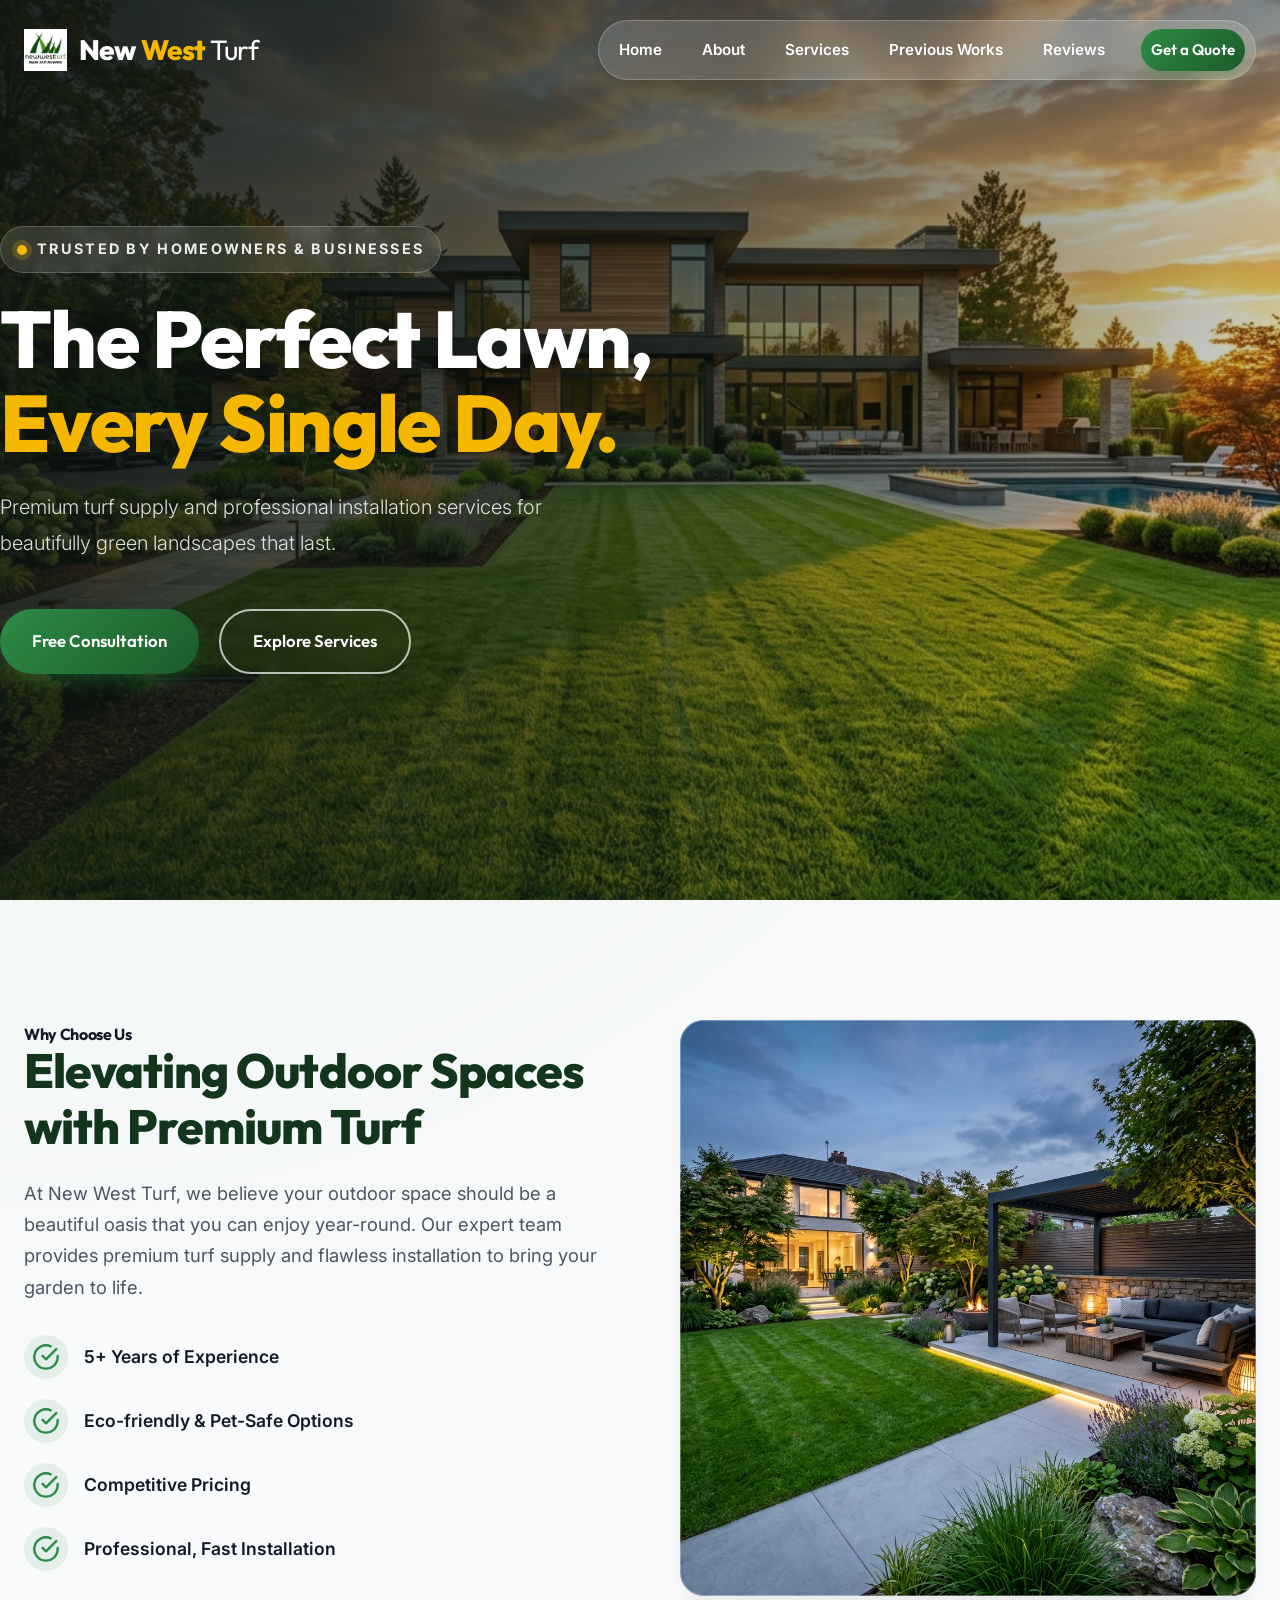
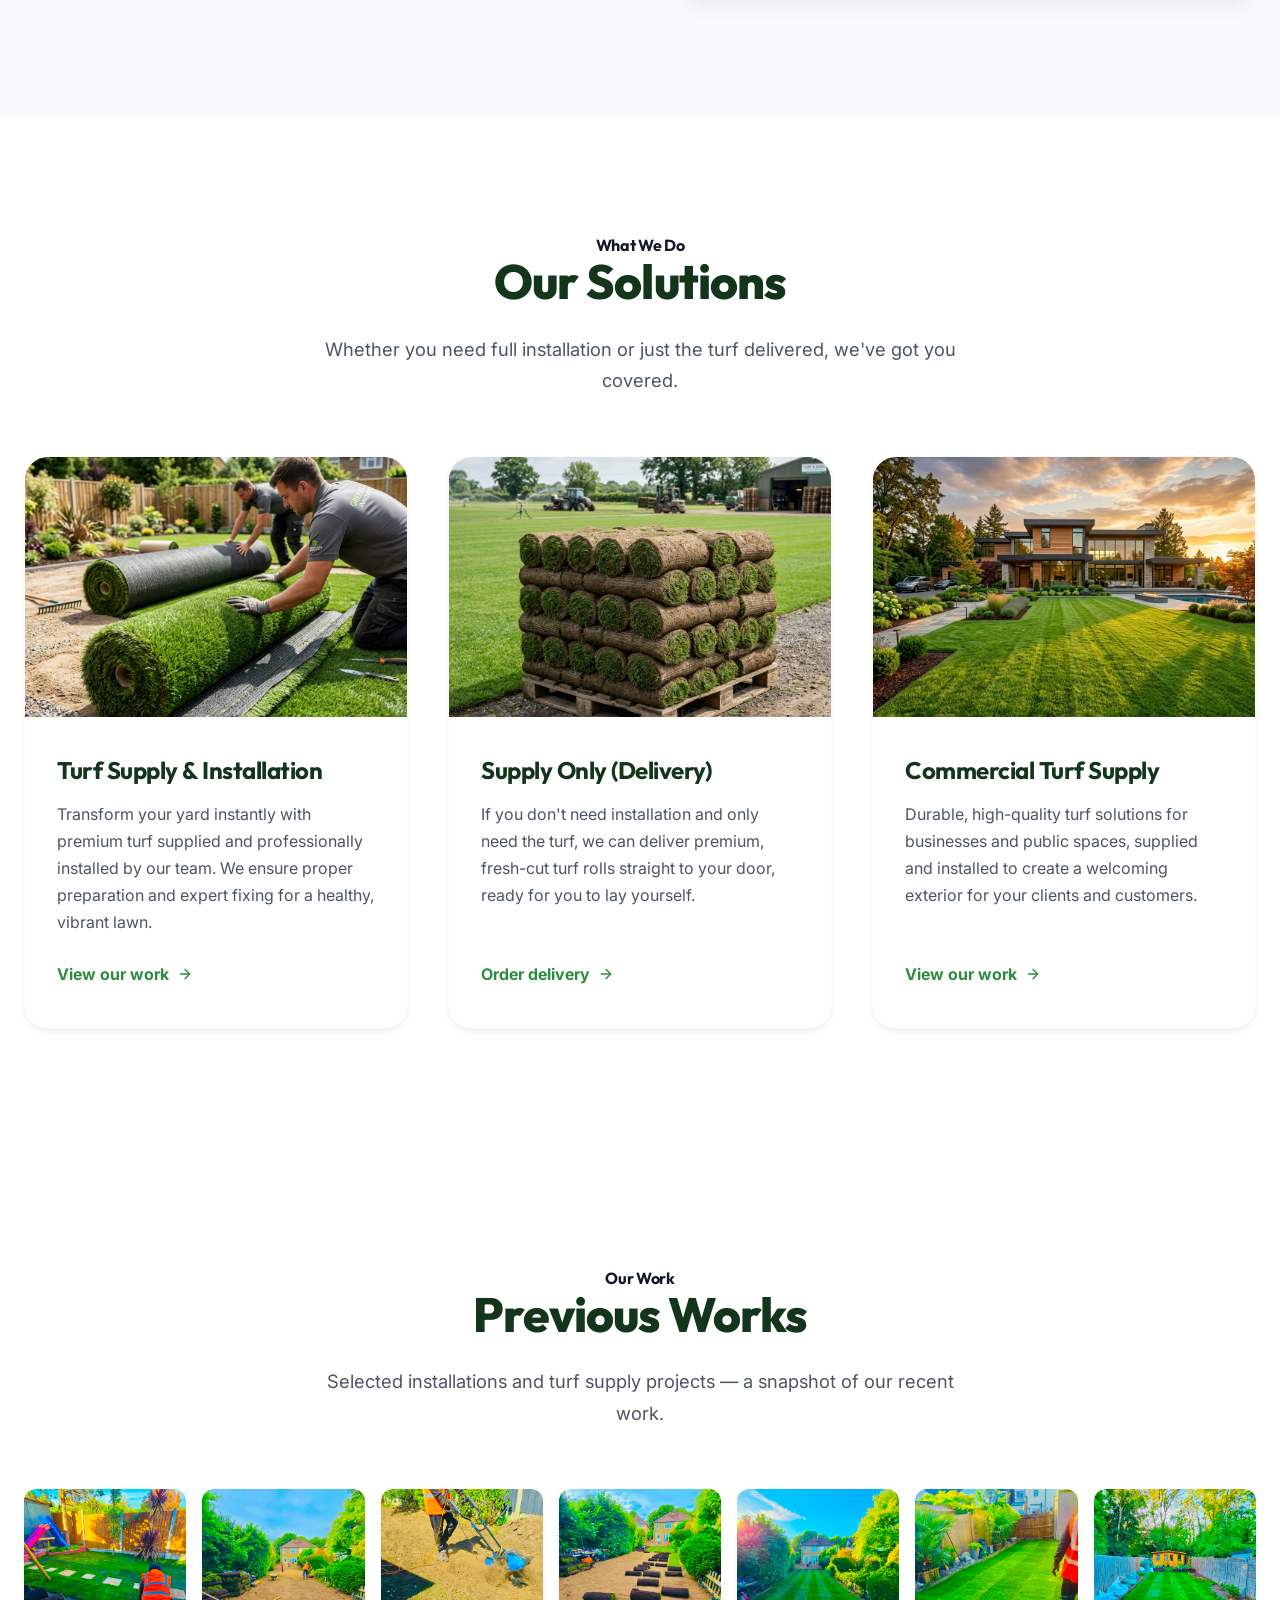
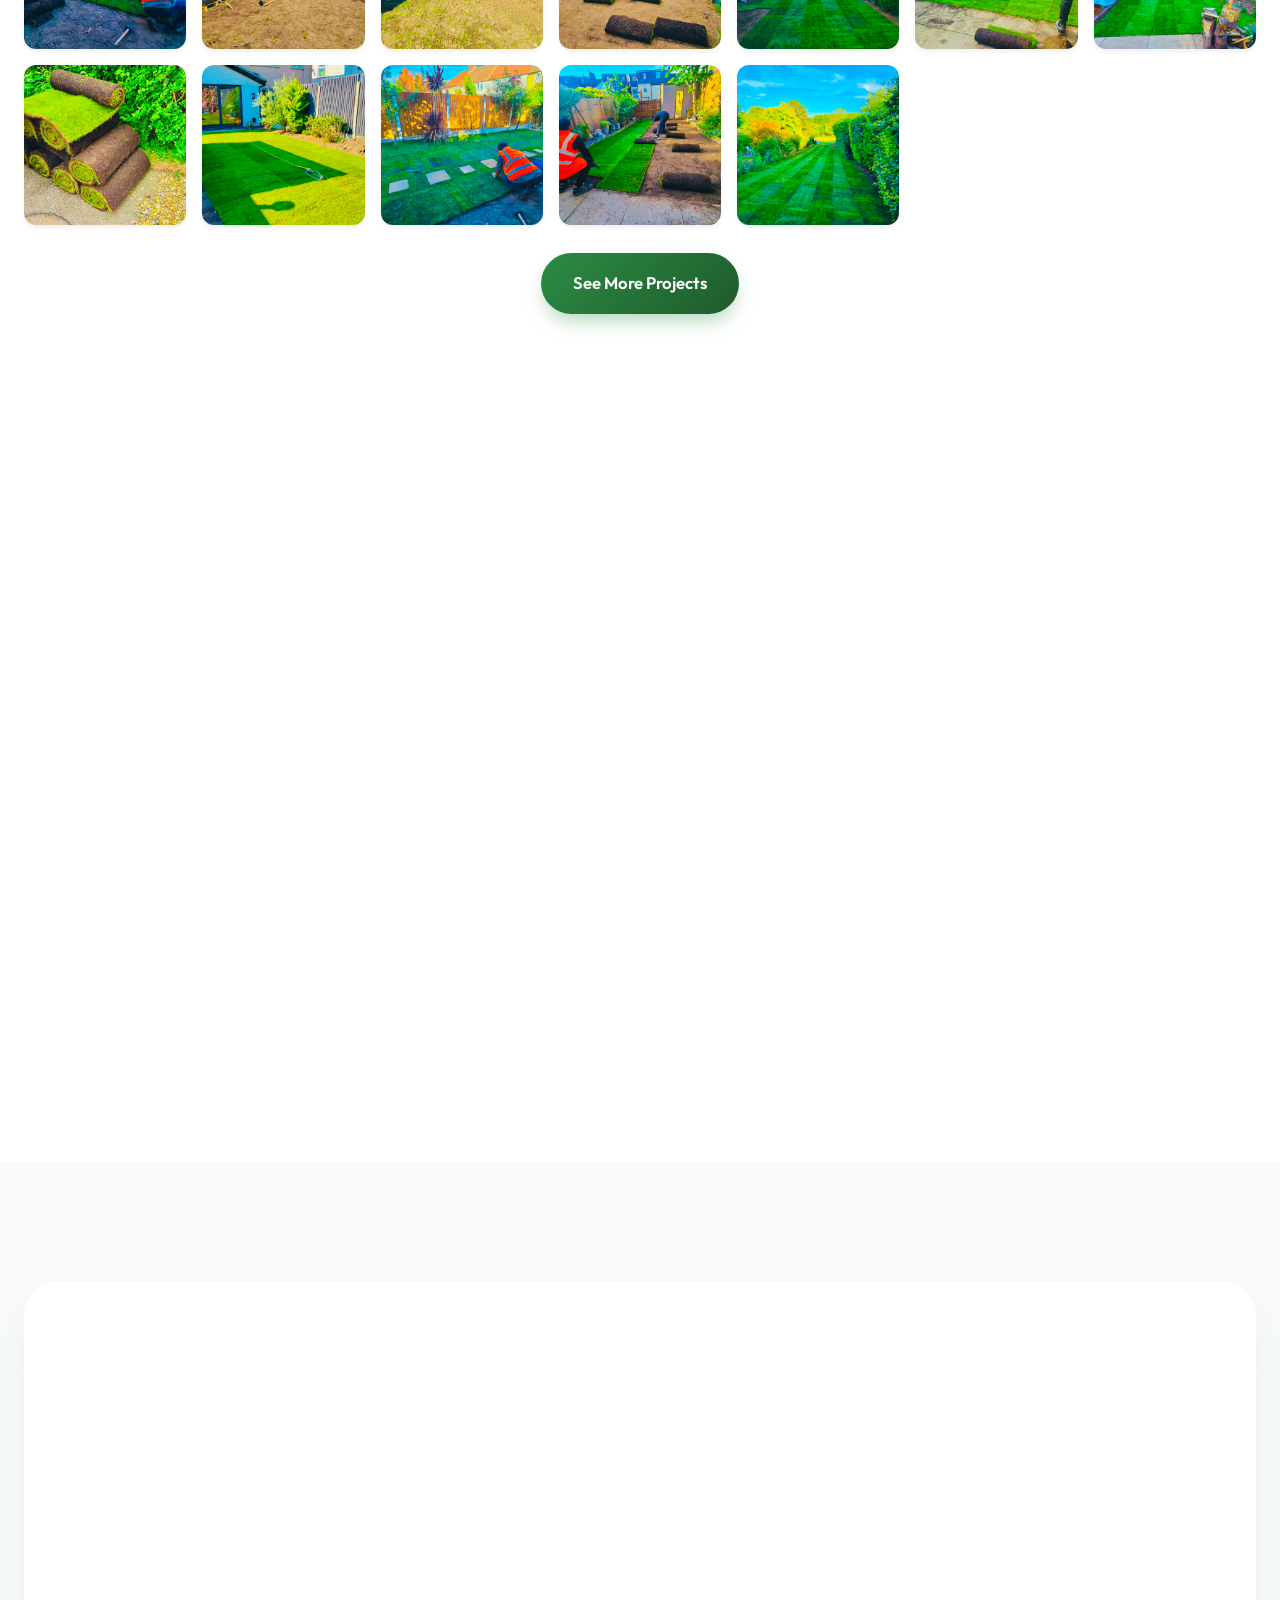
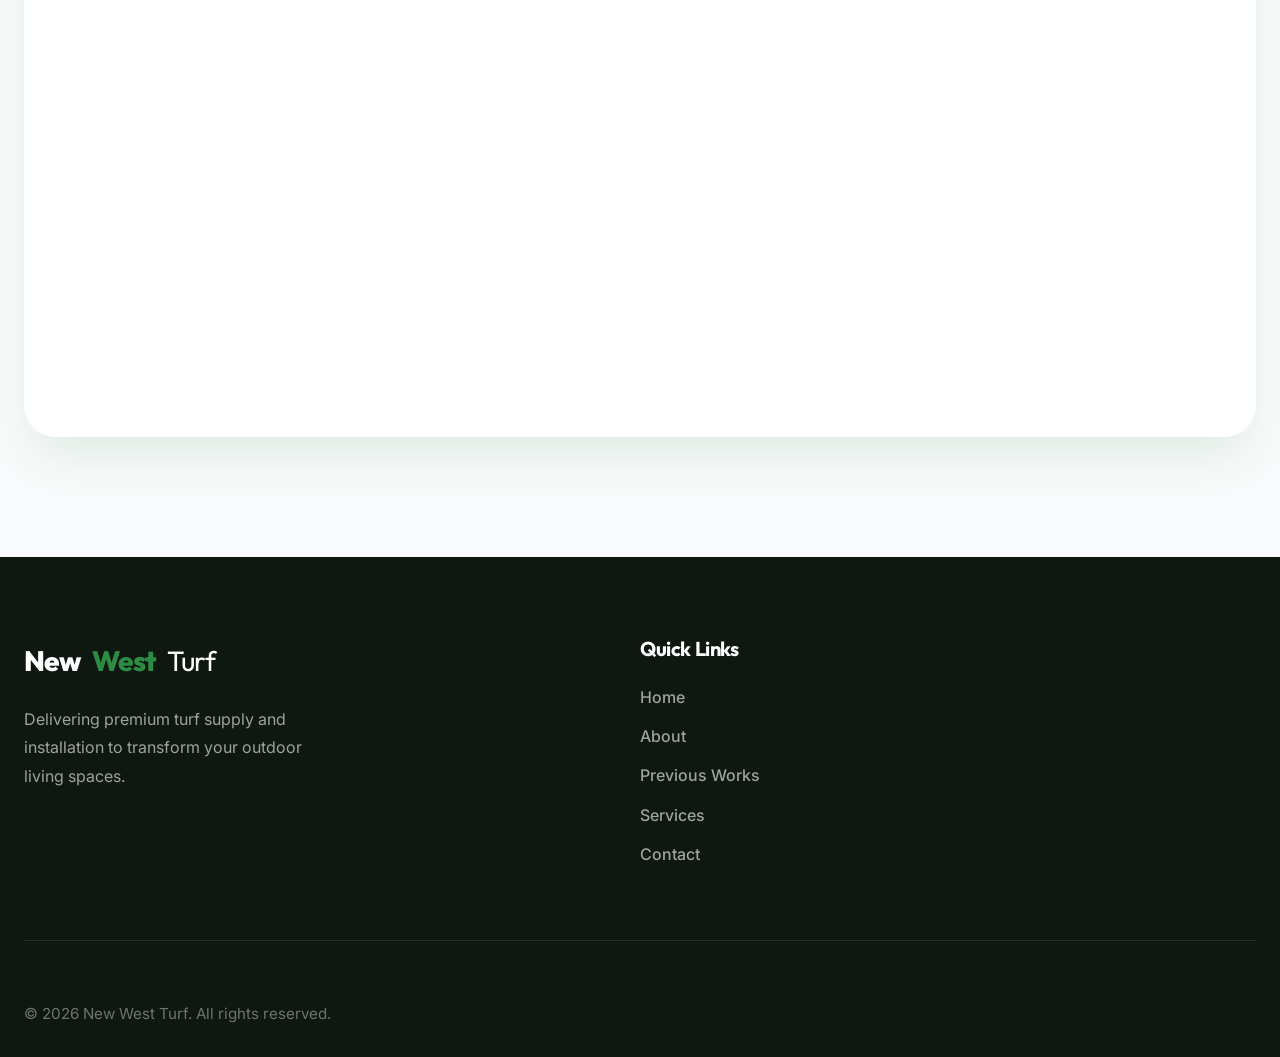
==== index.html @ 2946fbce "first commit" ====
<!DOCTYPE html>
<html lang="en">

<head>
  <meta charset="UTF-8">
  <meta name="viewport" content="width=device-width, initial-scale=1.0">
  <title>New West Turf | Premium Turf Supply & Installation</title>
  <meta name="description"
    content="Professional turf supply and installation for residential and commercial spaces. Upgrade your lawn today with New West Turf.">
  <link rel="preconnect" href="https://fonts.googleapis.com">
  <link rel="preconnect" href="https://fonts.gstatic.com" crossorigin>
  <link
    href="https://fonts.googleapis.com/css2?family=Inter:wght@300;400;500;600&family=Outfit:wght@400;600;700;800&display=swap"
    rel="stylesheet">
  <link rel="stylesheet" href="style.css">
</head>

<body>
  <!-- Navigation -->
  <header id="main-nav">
    <div class="nav-container">
      <a href="#" class="logo">
        <img src="images/logo.jpg" alt="New West Turf logo" class="logo-image">
        <span class="logo-text">
          <span class="logo-new">New</span><span class="logo-west">West</span><span class="logo-turf">Turf</span>
        </span>
      </a>
      <div class="nav-shell">
        <button class="mobile-toggle" aria-label="Toggle navigation">
          <span></span>
          <span></span>
          <span></span>
        </button>
        <nav class="nav-links">
          <a href="index.html#home">Home</a>
          <a href="index.html#about">About</a>
          <a href="index.html#services">Services</a>
          <a href="portfolio.html">Previous Works</a>
          <a href="index.html#reviews">Reviews</a>
          <a href="index.html#contact" class="btn-primary nav-btn">Get a Quote</a>
        </nav>
      </div>
    </div>
  </header>

  <!-- Hero Section -->
  <section id="home" class="hero">
    <div class="hero-bg">
      <img src="images/hero.png" alt="Perfectly manicured lush green lawn in front of a modern home">
      <div class="hero-overlay"></div>
    </div>
    <div class="hero-content fade-in-up">
      <div class="hero-badge">Trusted by homeowners &amp; businesses</div>
      <h1>The Perfect Lawn,<br><span>Every Single Day.</span></h1>
      <p>Premium turf supply and professional installation services for beautifully green landscapes that last.</p>
      <div class="hero-cta">
        <a href="#contact" class="btn-primary">Free Consultation</a>
        <a href="#services" class="btn-secondary">Explore Services</a>
      </div>
    </div>
  </section>

  <!-- About Section -->
  <section id="about" class="about section-padding">
    <div class="container">
      <div class="about-grid">
        <div class="about-text slide-in-left">
          <h4 class="section-subtitle">Why Choose Us</h4>
          <h2 class="section-title">Elevating Outdoor Spaces with Premium Turf</h2>
          <p>At New West Turf, we believe your outdoor space should be a beautiful oasis that you can enjoy year-round.
            Our expert team provides premium turf supply and flawless installation to bring your garden to life.</p>
          <ul class="feature-list">
            <li>
              <svg xmlns="http://www.w3.org/2000/svg" width="24" height="24" viewBox="0 0 24 24" fill="none"
                stroke="currentColor" stroke-width="2" stroke-linecap="round" stroke-linejoin="round">
                <path d="M22 11.08V12a10 10 0 1 1-5.93-9.14"></path>
                <polyline points="22 4 12 14.01 9 11.01"></polyline>
              </svg>
              <span>5+ Years of Experience</span>
            </li>
            <li>
              <svg xmlns="http://www.w3.org/2000/svg" width="24" height="24" viewBox="0 0 24 24" fill="none"
                stroke="currentColor" stroke-width="2" stroke-linecap="round" stroke-linejoin="round">
                <path d="M22 11.08V12a10 10 0 1 1-5.93-9.14"></path>
                <polyline points="22 4 12 14.01 9 11.01"></polyline>
              </svg>
              <span>Eco-friendly & Pet-Safe Options</span>
            </li>
            <li>
              <svg xmlns="http://www.w3.org/2000/svg" width="24" height="24" viewBox="0 0 24 24" fill="none"
                stroke="currentColor" stroke-width="2" stroke-linecap="round" stroke-linejoin="round">
                <path d="M22 11.08V12a10 10 0 1 1-5.93-9.14"></path>
                <polyline points="22 4 12 14.01 9 11.01"></polyline>
              </svg>
              <span>Competitive Pricing</span>
            </li>
            <li>
              <svg xmlns="http://www.w3.org/2000/svg" width="24" height="24" viewBox="0 0 24 24" fill="none"
                stroke="currentColor" stroke-width="2" stroke-linecap="round" stroke-linejoin="round">
                <path d="M22 11.08V12a10 10 0 1 1-5.93-9.14"></path>
                <polyline points="22 4 12 14.01 9 11.01"></polyline>
              </svg>
              <span>Professional, Fast Installation</span>
            </li>
          </ul>
        </div>
        <div class="about-image slide-in-right">
          <div class="img-wrapper">
            <img src="images/garden.png" alt="Beautifully landscaped modern garden">
          </div>
        </div>
      </div>
    </div>
  </section>

  <!-- Services Section -->
  <section id="services" class="services section-padding bg-light">
    <div class="container">
      <div class="text-center section-header fade-in-up">
        <h4 class="section-subtitle">What We Do</h4>
        <h2 class="section-title">Our Solutions</h2>
        <p>Whether you need full installation or just the turf delivered, we've got you covered.</p>
      </div>

      <div class="services-grid">
        <!-- Service 1 -->
        <div class="service-card fade-in-up" style="transition-delay: 0.1s;">
          <div class="service-img">
            <img src="images/turf.png" alt="Natural Sod Installation">
          </div>
          <div class="service-content">
            <h3>Turf Supply &amp; Installation</h3>
            <p>Transform your yard instantly with premium turf supplied and professionally installed by our team. We
              ensure proper preparation and expert fixing for a healthy, vibrant lawn.</p>
            <a href="portfolio.html" class="service-link">View our work <svg xmlns="http://www.w3.org/2000/svg"
                width="16" height="16" viewBox="0 0 24 24" fill="none" stroke="currentColor" stroke-width="2"
                stroke-linecap="round" stroke-linejoin="round">
                <line x1="5" y1="12" x2="19" y2="12"></line>
                <polyline points="12 5 19 12 12 19"></polyline>
              </svg></a>
          </div>
        </div>
        <!-- Service 2 -->
        <div class="service-card fade-in-up" style="transition-delay: 0.2s;">
          <div class="service-img">
            <img src="images/turf_delivery.png" alt="Turf Delivery">
          </div>
          <div class="service-content">
            <h3>Supply Only (Delivery)</h3>
            <p>If you don't need installation and only need the turf, we can deliver premium, fresh-cut turf rolls
              straight to your door, ready for you to lay yourself.</p>
            <a href="#contact" class="service-link">Order delivery <svg xmlns="http://www.w3.org/2000/svg" width="16"
                height="16" viewBox="0 0 24 24" fill="none" stroke="currentColor" stroke-width="2"
                stroke-linecap="round" stroke-linejoin="round">
                <line x1="5" y1="12" x2="19" y2="12"></line>
                <polyline points="12 5 19 12 12 19"></polyline>
              </svg></a>
          </div>
        </div>
        <!-- Service 3 -->
        <div class="service-card fade-in-up" style="transition-delay: 0.3s;">
          <div class="service-img">
            <img src="images/hero.png" alt="Commercial Turf">
          </div>
          <div class="service-content">
            <h3>Commercial Turf Supply</h3>
            <p>Durable, high-quality turf solutions for businesses and public spaces, supplied and installed to create a
              welcoming exterior for your clients and customers.</p>
            <a href="portfolio.html" class="service-link">View our work <svg xmlns="http://www.w3.org/2000/svg"
                width="16" height="16" viewBox="0 0 24 24" fill="none" stroke="currentColor" stroke-width="2"
                stroke-linecap="round" stroke-linejoin="round">
                <line x1="5" y1="12" x2="19" y2="12"></line>
                <polyline points="12 5 19 12 12 19"></polyline>
              </svg></a>
          </div>
        </div>
      </div>
    </div>
  </section>

  <!-- Previous Works Preview -->
  <section id="home-works" class="home-works section-padding bg-light">
    <div class="container">
      <div class="text-center section-header fade-in-up">
        <h4 class="section-subtitle">Our Work</h4>
        <h2 class="section-title">Previous Works</h2>
        <p>Selected installations and turf supply projects — a snapshot of our recent work.</p>
      </div>

      <div class="works-grid fade-in-up" style="transition-delay: 0.15s;">
        <div class="work-item"><img loading="lazy" src="previousworks/1.jpeg" alt=""></div>
        <div class="work-item"><img loading="lazy" src="previousworks/2.jpeg" alt=""></div>
        <div class="work-item"><img loading="lazy" src="previousworks/3.jpeg" alt=""></div>
        <div class="work-item"><img loading="lazy" src="previousworks/4.jpeg" alt=""></div>
        <div class="work-item"><img loading="lazy" src="previousworks/5.jpeg" alt=""></div>
        <div class="work-item"><img loading="lazy" src="previousworks/6.jpeg" alt=""></div>
        <div class="work-item"><img loading="lazy" src="previousworks/7.jpeg" alt=""></div>
        <div class="work-item"><img loading="lazy" src="previousworks/8.jpeg" alt=""></div>
        <div class="work-item"><img loading="lazy" src="previousworks/9.jpeg" alt=""></div>
        <div class="work-item"><img loading="lazy" src="previousworks/10.jpeg" alt=""></div>
        <div class="work-item"><img loading="lazy" src="previousworks/11.jpeg" alt=""></div>
        <div class="work-item"><img loading="lazy" src="previousworks/12.jpeg" alt=""></div>
      </div>

      <div class="text-center" style="margin-top: 28px;">
        <a href="portfolio.html" class="btn-primary">See More Projects</a>
      </div>
    </div>
  </section>

  <!-- Reviews Section -->
  <section id="reviews" class="reviews-section section-padding">
    <div class="container">
      <div class="text-center section-header fade-in-up">
        <h4 class="section-subtitle">Client Feedback</h4>
        <h2 class="section-title">Our Google Reviews</h2>
        <p>See what our happy customers have to say about our work.</p>
      </div>
      <div class="reviews-container fade-in-up" style="transition-delay: 0.2s;">
        <!-- Elfsight Google Reviews Widget Placeholder -->
        <!-- INSTRUCTION: Get your free Google Reviews widget code from elfsight.com or trustindex.io and paste it here -->
        <div class="elfsight-widget-wrapper">
          <!-- Elfsight Google Reviews | Untitled Google Reviews -->
          <script src="https://elfsightcdn.com/platform.js" async></script>
          <div class="elfsight-app-30b181a7-e860-4a1f-b014-da3aac0b2553" data-elfsight-app-lazy></div>
        </div>
      </div>
    </div>
  </section>

  <!-- Contact Section -->
  <section id="contact" class="contact section-padding">
    <div class="container">
      <div class="contact-wrapper">
        <div class="contact-info slide-in-left">
          <h4 class="section-subtitle">Get In Touch</h4>
          <h2 class="section-title">Ready for a Greener Lawn?</h2>
          <p>Fill out the form and our team will get back to you with a free, no-obligation quote.</p>

          <div class="contact-details">
            <div class="detail-item">
              <svg xmlns="http://www.w3.org/2000/svg" width="24" height="24" viewBox="0 0 24 24" fill="none"
                stroke="currentColor" stroke-width="2" stroke-linecap="round" stroke-linejoin="round">
                <path
                  d="M22 16.92v3a2 2 0 0 1-2.18 2 19.79 19.79 0 0 1-8.63-3.07 19.5 19.5 0 0 1-6-6 19.79 19.79 0 0 1-3.07-8.67A2 2 0 0 1 4.11 2h3a2 2 0 0 1 2 1.72 12.84 12.84 0 0 0 .7 2.81 2 2 0 0 1-.45 2.11L8.09 9.91a16 16 0 0 0 6 6l1.27-1.27a2 2 0 0 1 2.11-.45 12.84 12.84 0 0 0 2.81.7A2 2 0 0 1 22 16.92z">
                </path>
              </svg>
              <span>+44 7498 896377</span>
            </div>
            <div class="detail-item">
              <svg xmlns="http://www.w3.org/2000/svg" width="24" height="24" viewBox="0 0 24 24" fill="none"
                stroke="currentColor" stroke-width="2" stroke-linecap="round" stroke-linejoin="round">
                <path d="M4 4h16c1.1 0 2 .9 2 2v12c0 1.1-.9 2-2 2H4c-1.1 0-2-.9-2-2V6c0-1.1.9-2 2-2z"></path>
                <polyline points="22,6 12,13 2,6"></polyline>
              </svg>
              <a class="email-link" href="https://mail.google.com/mail/?view=cm&fs=1&to=newwestuk@gmail.com" target="_blank" rel="noopener noreferrer" aria-label="Send email to newwestuk@gmail.com">newwestuk@gmail.com</a>
            </div>
            <div class="detail-item">
              <a class="whatsapp-link" href="https://wa.me/447498896377" target="_blank" rel="noopener noreferrer" aria-label="Chat with us on WhatsApp +44 7498 896377">
                <svg xmlns="http://www.w3.org/2000/svg" width="24" height="24" viewBox="0 0 24 24" fill="none" stroke="currentColor" stroke-width="2" stroke-linecap="round" stroke-linejoin="round" class="whatsapp-icon"><path d="M21 15a4 4 0 0 0-2.3-3.6 7 7 0 1 0-7.6 9.8L12 21l1.1-.3A7 7 0 0 0 21 15z"></path><path d="M16.5 13.5c-.2-.1-1.2-.6-1.4-.6-.2 0-.4 0-.6.2-.2.2-.7.6-.9.8-.1.2-.2.4-.1.6.1.2.6.9 1.3 1.4.9.6 1.6.7 1.8.7.2 0 .6 0 .9-.1.3-.1 1-.4 1.2-.7.2-.2.2-.5.1-.7-.1-.2-.4-.5-.6-.6z"></path></svg>
                <span class="whatsapp-text">Chat with us via WhatsApp on <strong>+44 7498 896377</strong></span>
              </a>
            </div>
          </div>
        </div>

        <div class="contact-form-container slide-in-right">
          <!-- Web3Forms Integration -->
          <!-- IMPORTANT: To receive emails, sign up at https://web3forms.com/ and replace YOUR_ACCESS_KEY_HERE with your key -->
          <form action="https://api.web3forms.com/submit" method="POST" class="contact-form" id="form">
            <input type="hidden" name="access_key" value="a393b83a-b4b0-4bea-a136-899756226c21">
            <!-- Success Page Redirect -->
            <input type="hidden" name="redirect" value="https://web3forms.com/success">

            <div class="form-group">
              <label for="name">Full Name</label>
              <input type="text" id="name" name="name" required placeholder="John Doe">
            </div>
            <div class="form-group">
              <label for="email">Email Address</label>
              <input type="email" id="email" name="email" required placeholder="john@example.com">
            </div>
            <div class="form-group">
              <label for="phone">Phone Number</label>
              <input type="tel" id="phone" name="phone" placeholder="(555) 123-4567">
            </div>
            <div class="form-group">
              <label for="message">How can we help?</label>
              <textarea id="message" name="message" rows="4" required
                placeholder="Tell us about your project..."></textarea>
            </div>
            <button type="submit" class="btn-primary form-submit">Send Message</button>
          </form>
        </div>
      </div>
    </div>
  </section>

  <!-- Footer -->
  <footer class="footer">
    <div class="container">
      <div class="footer-content">
        <div class="footer-brand">
          <a href="#" class="logo">
            <span class="logo-new" style="color: white;">New</span><span class="logo-west"
              style="color: var(--primary-light);">West</span><span class="logo-turf" style="color: white;">Turf</span>
          </a>
          <p>Delivering premium turf supply and installation to transform your outdoor living spaces.</p>
        </div>
        <div class="footer-links">
          <h3>Quick Links</h3>
          <a href="index.html#home">Home</a>
          <a href="index.html#about">About</a>
          <a href="portfolio.html">Previous Works</a>
          <a href="index.html#services">Services</a>
          <a href="index.html#contact">Contact</a>
        </div>
      </div>
      <div class="footer-bottom">
        <p>&copy; 2026 New West Turf. All rights reserved.</p>
      </div>
    </div>
  </footer>

  <script src="script.js"></script>
</body>

</html>
---- style.css ----
/* ===============
   CSS Variables
   =============== */
:root {
  /* Colors - Premium Palette */
  --primary: #12351c;       /* Very Dark Premium Green */
  --primary-light: #2c8c44; /* Vibrant Grass Green */
  --primary-gradient: linear-gradient(135deg, #2c8c44 0%, #1e5a2c 100%);
  --accent: #f5b700;        /* Premium Gold/Yellow */
  
  --text-main: #111827;
  --text-muted: #4b5563;
  --bg-main: #f9fafb;
  --bg-light: #ffffff;
  --bg-dark: #0f1711;
  
  /* Typography */
  --font-heading: 'Outfit', sans-serif;
  --font-body: 'Inter', sans-serif;
  
  /* Spacing */
  --section-padding: 120px 0;
  
  /* Utilities */
  --transition: 0.4s cubic-bezier(0.16, 1, 0.3, 1);
  --border-radius: 16px;
  --shadow-sm: 0 4px 6px -1px rgba(0, 0, 0, 0.05), 0 2px 4px -1px rgba(0, 0, 0, 0.03);
  --shadow-md: 0 10px 15px -3px rgba(0, 0, 0, 0.05), 0 4px 6px -2px rgba(0, 0, 0, 0.025);
  --shadow-lg: 0 20px 25px -5px rgba(0, 0, 0, 0.05), 0 10px 10px -5px rgba(0, 0, 0, 0.02);
  --shadow-hover: 0 25px 50px -12px rgba(44, 140, 68, 0.15);
}

/* ===============
   Reset & Basics
   =============== */
* {
  margin: 0;
  padding: 0;
  box-sizing: border-box;
}

html {
  scroll-behavior: smooth;
}

body {
  font-family: var(--font-body);
  color: var(--text-main);
  background:
    radial-gradient(circle at 0% 0%, rgba(44, 140, 68, 0.08), transparent 24%),
    var(--bg-main);
  line-height: 1.7;
  overflow-x: hidden;
  -webkit-font-smoothing: antialiased;
  -moz-osx-font-smoothing: grayscale;
}

h1, h2, h3, h4, h5, h6 {
  font-family: var(--font-heading);
  color: var(--text-main);
  line-height: 1.15;
  letter-spacing: -0.02em;
}

a {
  text-decoration: none;
  color: inherit;
}

ul {
  list-style: none;
}

.container {
  max-width: 1280px;
  margin: 0 auto;
  padding: 0 24px;
}

.section-padding {
  padding: var(--section-padding);
}

.bg-light {
  background-color: var(--bg-light);
}

.text-center {
  text-align: center;
}

.section-title {
  font-size: 3rem;
  font-weight: 800;
  margin-bottom: 24px;
  color: var(--primary);
}

/* ===============
   Buttons
   =============== */
.btn-primary, .btn-secondary {
  display: inline-flex;
  align-items: center;
  justify-content: center;
  padding: 16px 32px;
  border-radius: 50px;
  font-weight: 600;
  font-family: var(--font-heading);
  font-size: 1.05rem;
  transition: var(--transition);
  cursor: pointer;
  border: none;
  text-align: center;
  position: relative;
  overflow: hidden;
  z-index: 1;
}

.btn-primary {
  background: var(--primary-gradient);
  color: #fff;
  box-shadow: 0 10px 20px -5px rgba(44, 140, 68, 0.4);
}

.btn-primary::before {
  content: '';
  position: absolute;
  top: 0; left: 0; right: 0; bottom: 0;
  background: linear-gradient(135deg, #37a852 0%, #174a22 100%);
  opacity: 0;
  z-index: -1;
  transition: var(--transition);
}

.btn-primary:hover::before {
  opacity: 1;
}

.btn-primary:hover {
  transform: translateY(-3px);
  box-shadow: 0 15px 25px -5px rgba(44, 140, 68, 0.5);
  color: #fff;
}

.btn-secondary {
  background-color: transparent;
  color: #fff;
  border: 2px solid rgba(255, 255, 255, 0.7);
  backdrop-filter: blur(5px);
}

.btn-secondary:hover {
  background-color: #fff;
  color: var(--primary);
  border-color: #fff;
  transform: translateY(-3px);
}

/* ===============
   Navigation
   =============== */
header {
  position: fixed;
  top: 0;
  left: 0;
  width: 100%;
  z-index: 1000;
  padding: 20px 0;
  transition: var(--transition);
}

header.scrolled {
  background: rgba(255, 255, 255, 0.9);
  backdrop-filter: blur(18px);
  -webkit-backdrop-filter: blur(18px);
  padding: 14px 0;
  box-shadow: 0 12px 40px rgba(0, 0, 0, 0.08);
  border-bottom: 1px solid rgba(18, 53, 28, 0.08);
}

header.scrolled .logo,
header.scrolled .nav-links a {
  color: var(--text-main);
}

header.scrolled .logo-new { color: var(--text-main); }
header.scrolled .logo-west { color: var(--primary-light); }
header.scrolled .logo-turf { color: var(--text-main); }

.nav-container {
  max-width: 1280px;
  margin: 0 auto;
  padding: 0 24px;
  display: flex;
  justify-content: space-between;
  align-items: center;
  gap: 20px;
}

.nav-shell {
  display: flex;
  align-items: center;
  gap: 12px;
  padding: 8px 10px;
  border-radius: 999px;
  background: rgba(255, 255, 255, 0.14);
  border: 1px solid rgba(255, 255, 255, 0.22);
  backdrop-filter: blur(16px);
  -webkit-backdrop-filter: blur(16px);
  box-shadow: 0 10px 30px rgba(0, 0, 0, 0.12);
}

header.scrolled .nav-shell {
  background: rgba(255, 255, 255, 0.96);
  border-color: rgba(18, 53, 28, 0.08);
  box-shadow: 0 10px 30px rgba(0, 0, 0, 0.06);
}

.logo {
  display: inline-flex;
  align-items: center;
  gap: 12px;
  font-family: var(--font-heading);
  font-size: 1.75rem;
  font-weight: 800;
  color: #fff;
  letter-spacing: -0.03em;
  transition: var(--transition);
}

.logo:hover {
  transform: scale(1.02);
}

.logo-image {
  max-height: 42px;
  width: auto;
  display: block;
}

.logo-text {
  display: inline-flex;
  align-items: center;
  gap: 6px;
}

.logo-new { color: #fff; }
.logo-west { color: var(--accent); }
.logo-turf { color: #fff; font-weight: 400; }

.nav-links {
  display: flex;
  align-items: center;
  gap: 20px;
}

.nav-links a {
  color: #fff;
  font-weight: 600;
  font-size: 0.95rem;
  transition: var(--transition);
  position: relative;
  padding: 8px 10px;
  border-radius: 999px;
}

.nav-links a:not(.nav-btn)::after {
  content: '';
  position: absolute;
  width: 22px;
  height: 3px;
  border-radius: 999px;
  bottom: 2px;
  left: 50%;
  transform: translateX(-50%) scale(0);
  background: var(--accent);
  transition: var(--transition);
}

.nav-links a:not(.nav-btn):hover::after,
.nav-links a:not(.nav-btn).active::after {
  transform: translateX(-50%) scale(1);
}

.nav-links a:not(.nav-btn):hover,
.nav-links a:not(.nav-btn).active {
  color: var(--accent);
  background: rgba(255, 255, 255, 0.1);
}

header.scrolled .nav-links a:not(.nav-btn):hover,
header.scrolled .nav-links a:not(.nav-btn).active {
  color: var(--primary);
  background: rgba(18, 53, 28, 0.06);
}

.nav-btn {
  padding: 10px 18px;
  font-size: 0.95rem;
  margin-left: 6px;
}

.mobile-toggle {
  display: none;
  background: none;
  border: none;
  cursor: pointer;
  z-index: 1001;
  padding: 10px;
}

.mobile-toggle span {
  display: block;
  width: 28px;
  height: 2px;
  background-color: #fff;
  margin: 6px 0;
  transition: var(--transition);
  border-radius: 2px;
}

header.scrolled .mobile-toggle span {
  background-color: var(--text-main);
}

/* ===============
   Hero Section
   =============== */
.hero {
  position: relative;
  height: 100vh;
  min-height: 700px;
  display: flex;
  align-items: center;
  overflow: hidden;
}

.hero-bg {
  position: absolute;
  inset: 0;
  z-index: 1;
}

.hero-bg img {
  width: 100%;
  height: 100%;
  object-fit: cover;
  transform: scale(1.05);
  animation: slowZoom 25s ease-in-out infinite alternate;
}

.hero-overlay {
  position: absolute;
  inset: 0;
  background: linear-gradient(105deg, rgba(15, 23, 17, 0.9) 0%, rgba(15, 23, 17, 0.6) 50%, rgba(15, 23, 17, 0.1) 100%);
}

.hero-content {
  position: relative;
  z-index: 2;
  color: #fff;
}

.hero-badge {
  display: inline-flex;
  align-items: center;
  gap: 10px;
  padding: 10px 16px;
  margin-bottom: 24px;
  border-radius: 999px;
  border: 1px solid rgba(255, 255, 255, 0.2);
  background: rgba(255, 255, 255, 0.12);
  backdrop-filter: blur(10px);
  font-size: 0.9rem;
  font-weight: 700;
  letter-spacing: 0.16em;
  text-transform: uppercase;
  color: rgba(255, 255, 255, 0.9);
}

.hero-badge::before {
  content: '';
  width: 10px;
  height: 10px;
  border-radius: 50%;
  background: var(--accent);
  box-shadow: 0 0 0 5px rgba(245, 183, 0, 0.2);
}

.hero h1 {
  font-size: 5rem;
  font-weight: 800;
  margin-bottom: 24px;
  color: #fff;
  line-height: 1.05;
  text-shadow: 0 10px 30px rgba(0,0,0,0.2);
}

.hero h1 span {
  color: var(--accent);
}

.hero p {
  font-size: 1.25rem;
  max-width: 550px;
  margin-bottom: 48px;
  color: rgba(255, 255, 255, 0.85);
  font-weight: 300;
  line-height: 1.8;
}

.hero-cta {
  display: flex;
  gap: 20px;
}

@keyframes slowZoom {
  0% { transform: scale(1); }
  100% { transform: scale(1.15); }
}

/* ===============
   About Section
   =============== */
.about-grid {
  display: grid;
  grid-template-columns: 1fr 1fr;
  gap: 80px;
  align-items: center;
}

.about-text p {
  color: var(--text-muted);
  font-size: 1.15rem;
  margin-bottom: 32px;
}

.feature-list li {
  display: flex;
  align-items: center;
  gap: 16px;
  margin-bottom: 20px;
  font-size: 1.1rem;
  font-weight: 600;
  color: var(--text-main);
}

.feature-list li svg {
  color: var(--primary-light);
  flex-shrink: 0;
  background: rgba(44, 140, 68, 0.1);
  padding: 8px;
  border-radius: 50%;
  width: 44px;
  height: 44px;
}

.about-image .img-wrapper {
  position: relative;
  border-radius: 24px;
  overflow: hidden;
  box-shadow: var(--shadow-lg);
}

.about-image .img-wrapper::after {
  content: '';
  position: absolute;
  inset: 0;
  border: 1px solid rgba(255,255,255,0.3);
  border-radius: inherit;
  pointer-events: none;
  z-index: 2;
}

.about-image img {
  width: 100%;
  height: auto;
  display: block;
  transition: var(--transition);
}

.about-image:hover img {
  transform: scale(1.05);
}

/* ===============
   Services Section
   =============== */
.section-header {
  max-width: 650px;
  margin: 0 auto 60px;
}

.section-header p {
  color: var(--text-muted);
  font-size: 1.15rem;
}

.services-grid {
  display: grid;
  grid-template-columns: repeat(auto-fit, minmax(320px, 1fr));
  gap: 40px;
}

.service-card {
  background: #fff;
  border-radius: 24px;
  overflow: hidden;
  box-shadow: var(--shadow-sm);
  transition: var(--transition);
  border: 1px solid rgba(0,0,0,0.02);
  display: flex;
  flex-direction: column;
}

.service-card:hover {
  transform: translateY(-12px);
  box-shadow: var(--shadow-hover);
}

.service-img {
  height: 260px;
  overflow: hidden;
  position: relative;
}

.service-img::after {
  content: '';
  position: absolute;
  inset: 0;
  background: linear-gradient(to top, rgba(0,0,0,0.2), transparent);
  opacity: 0;
  transition: var(--transition);
}

.service-card:hover .service-img::after {
  opacity: 1;
}

.service-img img {
  width: 100%;
  height: 100%;
  object-fit: cover;
  transition: transform 0.6s cubic-bezier(0.16, 1, 0.3, 1);
}

.service-card:hover .service-img img {
  transform: scale(1.08);
}

.service-content {
  padding: 40px 32px;
  flex-grow: 1;
  display: flex;
  flex-direction: column;
}

.service-content h3 {
  font-size: 1.5rem;
  margin-bottom: 16px;
  color: var(--primary);
}

.service-content p {
  color: var(--text-muted);
  margin-bottom: 24px;
  flex-grow: 1;
}

.service-link {
  color: var(--primary-light);
  font-weight: 700;
  font-size: 1rem;
  display: inline-flex;
  align-items: center;
  gap: 8px;
  transition: var(--transition);
}

.service-link svg {
  transition: var(--transition);
}

.service-link:hover {
  color: var(--primary);
}

.service-link:hover svg {
  transform: translateX(5px);
}


/* ===============
   Reviews / Testimonials
   =============== */
.reviews-section {
  background-color: var(--bg-light);
  position: relative;
}

.reviews-container {
  max-width: 1000px;
  margin: 0 auto;
}

/* Elfsight Widget Wrapper */
.elfsight-widget-wrapper {
  margin-top: 40px;
  min-height: 300px;
  display: flex;
  align-items: center;
  justify-content: center;
  background: var(--bg-main);
  border-radius: var(--border-radius);
  border: 2px dashed rgba(44, 140, 68, 0.2);
  padding: 40px;
  text-align: center;
}


/* ===============
   Contact Section
   =============== */
.contact-wrapper {
  display: grid;
  grid-template-columns: 1fr 1fr;
  background: #fff;
  border-radius: 32px;
  overflow: hidden;
  box-shadow: var(--shadow-hover);
}

.contact-info {
  background: var(--primary);
  color: #fff;
  padding: 80px 60px;
  position: relative;
  overflow: hidden;
}

.contact-info::before {
  content: '';
  position: absolute;
  top: -50%;
  left: -50%;
  width: 200%;
  height: 200%;
  background: radial-gradient(circle, rgba(44, 140, 68, 0.2) 0%, transparent 60%);
  pointer-events: none;
}

.contact-info .section-title,
.contact-info .section-subtitle {
  color: #fff;
}

.contact-info p {
  color: rgba(255,255,255,0.8);
  margin-bottom: 48px;
  font-size: 1.1rem;
}

.contact-details {
  display: flex;
  flex-direction: column;
  gap: 32px;
}

.detail-item {
  display: flex;
  align-items: flex-start;
  gap: 20px;
}

.detail-item .icon-box {
  background: rgba(255, 255, 255, 0.1);
  padding: 12px;
  border-radius: 12px;
  display: flex;
}

.detail-item svg {
  color: var(--accent);
}

.detail-item h5 {
  font-size: 1.1rem;
  margin-bottom: 4px;
  color: #fff;
}

.detail-item span {
  color: rgba(255,255,255,0.7);
}

.contact-form-container {
  padding: 80px 60px;
  background: #fff;
}

/* WhatsApp contact link */
.whatsapp-link {
  display: inline-flex;
  align-items: center;
  gap: 12px;
  background: rgba(37, 211, 102, 0.06);
  color: #25D366;
  padding: 10px 14px;
  border-radius: 12px;
  font-weight: 700;
  text-decoration: none;
  transition: var(--transition);
}

.whatsapp-link:hover {
  transform: translateY(-2px);
  box-shadow: 0 10px 20px rgba(37,211,102,0.08);
}

.whatsapp-icon {
  color: #25D366;
}

.whatsapp-text {
  color: var(--text-main);
}

.form-group {
  margin-bottom: 24px;
}

.form-group label {
  display: block;
  font-weight: 600;
  margin-bottom: 10px;
  font-size: 0.95rem;
  color: var(--text-main);
}

.form-group input,
.form-group textarea {
  width: 100%;
  padding: 16px 20px;
  border: 2px solid #e5e7eb;
  border-radius: 12px;
  font-family: var(--font-body);
  font-size: 1rem;
  background: #f9fafb;
  transition: var(--transition);
}

.form-group input:focus,
.form-group textarea:focus {
  outline: none;
  border-color: var(--primary-light);
  background: #fff;
  box-shadow: 0 0 0 4px rgba(44, 140, 68, 0.1);
}

.form-submit {
  width: 100%;
  margin-top: 10px;
}

/* ===============
   Portfolio Section
   =============== */
 .portfolio-grid {
  display: grid;
  grid-template-columns: repeat(auto-fill, minmax(320px, 1fr));
  gap: 24px;
  margin-top: 24px;
 }

 .portfolio-item {
  position: relative;
  border-radius: var(--border-radius);
  overflow: hidden;
  height: 320px;
  cursor: pointer;
 }

.portfolio-section {
  padding: 80px 0;
}

/* Homepage previous works preview */
.home-works .works-grid {
  display: grid;
  grid-template-columns: repeat(auto-fit, minmax(160px, 1fr));
  gap: 16px;
  margin-top: 20px;
}

.home-works .work-item {
  height: 160px;
  overflow: hidden;
  border-radius: 12px;
  box-shadow: var(--shadow-sm);
}

.home-works .work-item img {
  width: 100%;
  height: 100%;
  object-fit: cover;
  display: block;
  transition: transform 0.5s ease;
}

.home-works .work-item:hover img {
  transform: scale(1.06);
}

@media (max-width: 768px) {
  .home-works .work-item { height: 120px; }
}

.portfolio-item img {
  width: 100%;
  height: 100%;
  object-fit: cover;
  transition: transform 0.6s ease;
}

.portfolio-overlay {
  position: absolute;
  inset: 0;
  background: linear-gradient(to top, rgba(18, 53, 28, 0.9), rgba(18, 53, 28, 0.2));
  opacity: 0;
  transition: opacity 0.4s ease;
  display: flex;
  flex-direction: column;
  justify-content: flex-end;
  padding: 30px;
}

.portfolio-item:hover img {
  transform: scale(1.1);
}

.portfolio-item:hover .portfolio-overlay {
  opacity: 1;
}

.portfolio-overlay h3 {
  color: #fff;
  margin-bottom: 8px;
  transform: translateY(20px);
  transition: transform 0.4s ease;
}

.portfolio-overlay p {
  color: var(--accent);
  font-weight: 600;
  transform: translateY(20px);
  transition: transform 0.4s ease;
}

.portfolio-item:hover .portfolio-overlay h3,
.portfolio-item:hover .portfolio-overlay p {
  transform: translateY(0);
}

/* Force-hide portfolio overlays so gallery shows images only */
.portfolio-overlay {
  display: none !important;
}


/* ===============
   Footer
   =============== */
.footer {
  background: var(--bg-dark);
  color: #fff;
  padding: 80px 0 30px;
}

.footer-content {
  display: grid;
  grid-template-columns: 2fr 1fr 1fr;
  gap: 60px;
  margin-bottom: 60px;
  border-bottom: 1px solid rgba(255,255,255,0.1);
  padding-bottom: 60px;
}

.footer-brand p {
  color: rgba(255,255,255,0.6);
  margin-top: 20px;
  max-width: 320px;
  line-height: 1.8;
}

.footer-links h3 {
  color: #fff;
  margin-bottom: 24px;
  font-size: 1.25rem;
}

.footer-links a {
  display: block;
  color: rgba(255,255,255,0.6);
  margin-bottom: 12px;
  transition: var(--transition);
  font-weight: 500;
}

.footer-links a:hover {
  color: var(--primary-light);
  transform: translateX(5px);
}

.footer-bottom {
  display: flex;
  justify-content: space-between;
  align-items: center;
  color: rgba(255,255,255,0.4);
  font-size: 0.95rem;
}

/* ===============
   Animations & Responsive
   =============== */
.fade-in-up {
  opacity: 0;
  transform: translateY(40px);
  transition: opacity 1s cubic-bezier(0.16, 1, 0.3, 1), transform 1s cubic-bezier(0.16, 1, 0.3, 1);
}

.fade-in-up.visible {
  opacity: 1;
  transform: translateY(0);
}

.slide-in-left {
  opacity: 0;
  transform: translateX(-60px);
  transition: opacity 1s cubic-bezier(0.16, 1, 0.3, 1), transform 1s cubic-bezier(0.16, 1, 0.3, 1);
}

.slide-in-right {
  opacity: 0;
  transform: translateX(60px);
  transition: opacity 1s cubic-bezier(0.16, 1, 0.3, 1), transform 1s cubic-bezier(0.16, 1, 0.3, 1);
}

.slide-in-left.visible,
.slide-in-right.visible {
  opacity: 1;
  transform: translateX(0);
}

/* Page Header (for subpages) */
.page-header {
  padding: 160px 0 80px;
  background: var(--primary);
  color: white;
  text-align: center;
  position: relative;
  overflow: hidden;
}

.page-header::after {
  content: '';
  position: absolute;
  top: 0; left: 0; right: 0; bottom: 0;
  background: url('images/hero.png') center/cover;
  opacity: 0.2;
  mix-blend-mode: overlay;
}

.page-header h1 {
  font-size: 3.5rem;
  position: relative;
  z-index: 2;
  color: white;
}

.page-header p {
  font-size: 1.2rem;
  color: rgba(255,255,255,0.8);
  max-width: 600px;
  margin: 10px auto 0;
  position: relative;
  z-index: 2;
}

@media (max-width: 1024px) {
  .hero h1 { font-size: 4rem; }
  .about-grid { gap: 40px; }
  .contact-wrapper { display: flex; flex-direction: column; }
  .contact-info::before { display: none; }
}

@media (max-width: 768px) {
  .hero h1 { font-size: 3rem; }
  .section-padding { padding: 80px 0; }
  .section-title { font-size: 2.25rem; }
  
  .about-grid { grid-template-columns: 1fr; }
  .about-image { order: -1; }
  
  .nav-shell {
    padding: 6px;
  }
  
  .mobile-toggle {
    display: block;
  }
  
  .nav-links {
    position: fixed;
    top: 0;
    right: -100%;
    width: 300px;
    height: 100vh;
    background: #fff;
    flex-direction: column;
    justify-content: center;
    box-shadow: -10px 0 30px rgba(0,0,0,0.1);
    transition: 0.5s cubic-bezier(0.16, 1, 0.3, 1);
    padding: 30px;
    gap: 20px;
    border-radius: 24px 0 0 24px;
  }
  
  .nav-links.active {
    right: 0;
  }
  
  .nav-links a {
    color: var(--text-main);
    font-size: 1.3rem;
    width: 100%;
  }
  
  .nav-btn {
    text-align: center;
    margin-top: 10px;
  }
  
  .mobile-toggle.active span:nth-child(1) {
    transform: translateY(8px) rotate(45deg);
    background-color: var(--text-main);
  }
  
  .mobile-toggle.active span:nth-child(2) {
    opacity: 0;
  }
  
  .mobile-toggle.active span:nth-child(3) {
    transform: translateY(-8px) rotate(-45deg);
    background-color: var(--text-main);
  }

  .footer-content {
    grid-template-columns: 1fr;
    gap: 40px;
  }
  
  .footer-bottom {
    flex-direction: column;
    gap: 20px;
    text-align: center;
  }
}

@media (max-width: 480px) {
  .hero-cta { flex-direction: column; }
  .contact-info, .contact-form-container { padding: 40px 24px; }
  .hero h1 { font-size: 2.5rem; }
  .portfolio-grid { grid-template-columns: 1fr; }
}
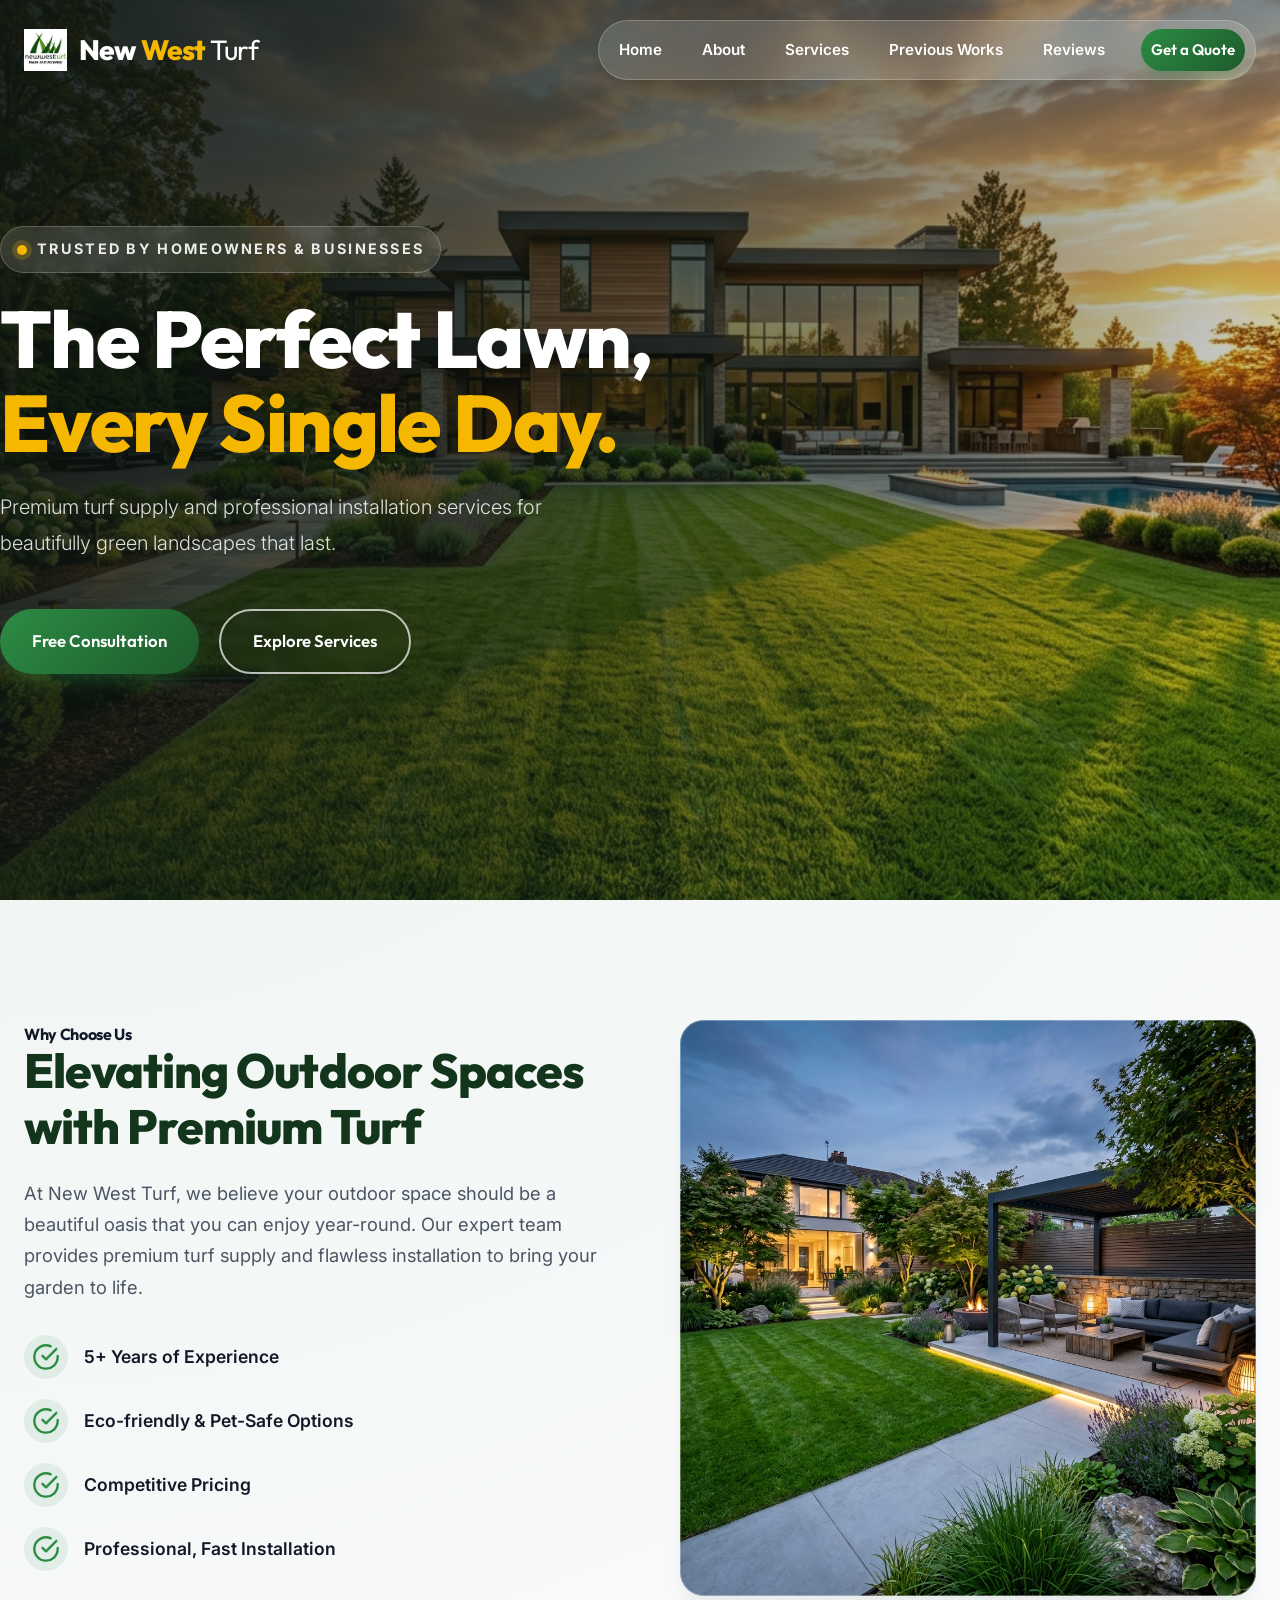
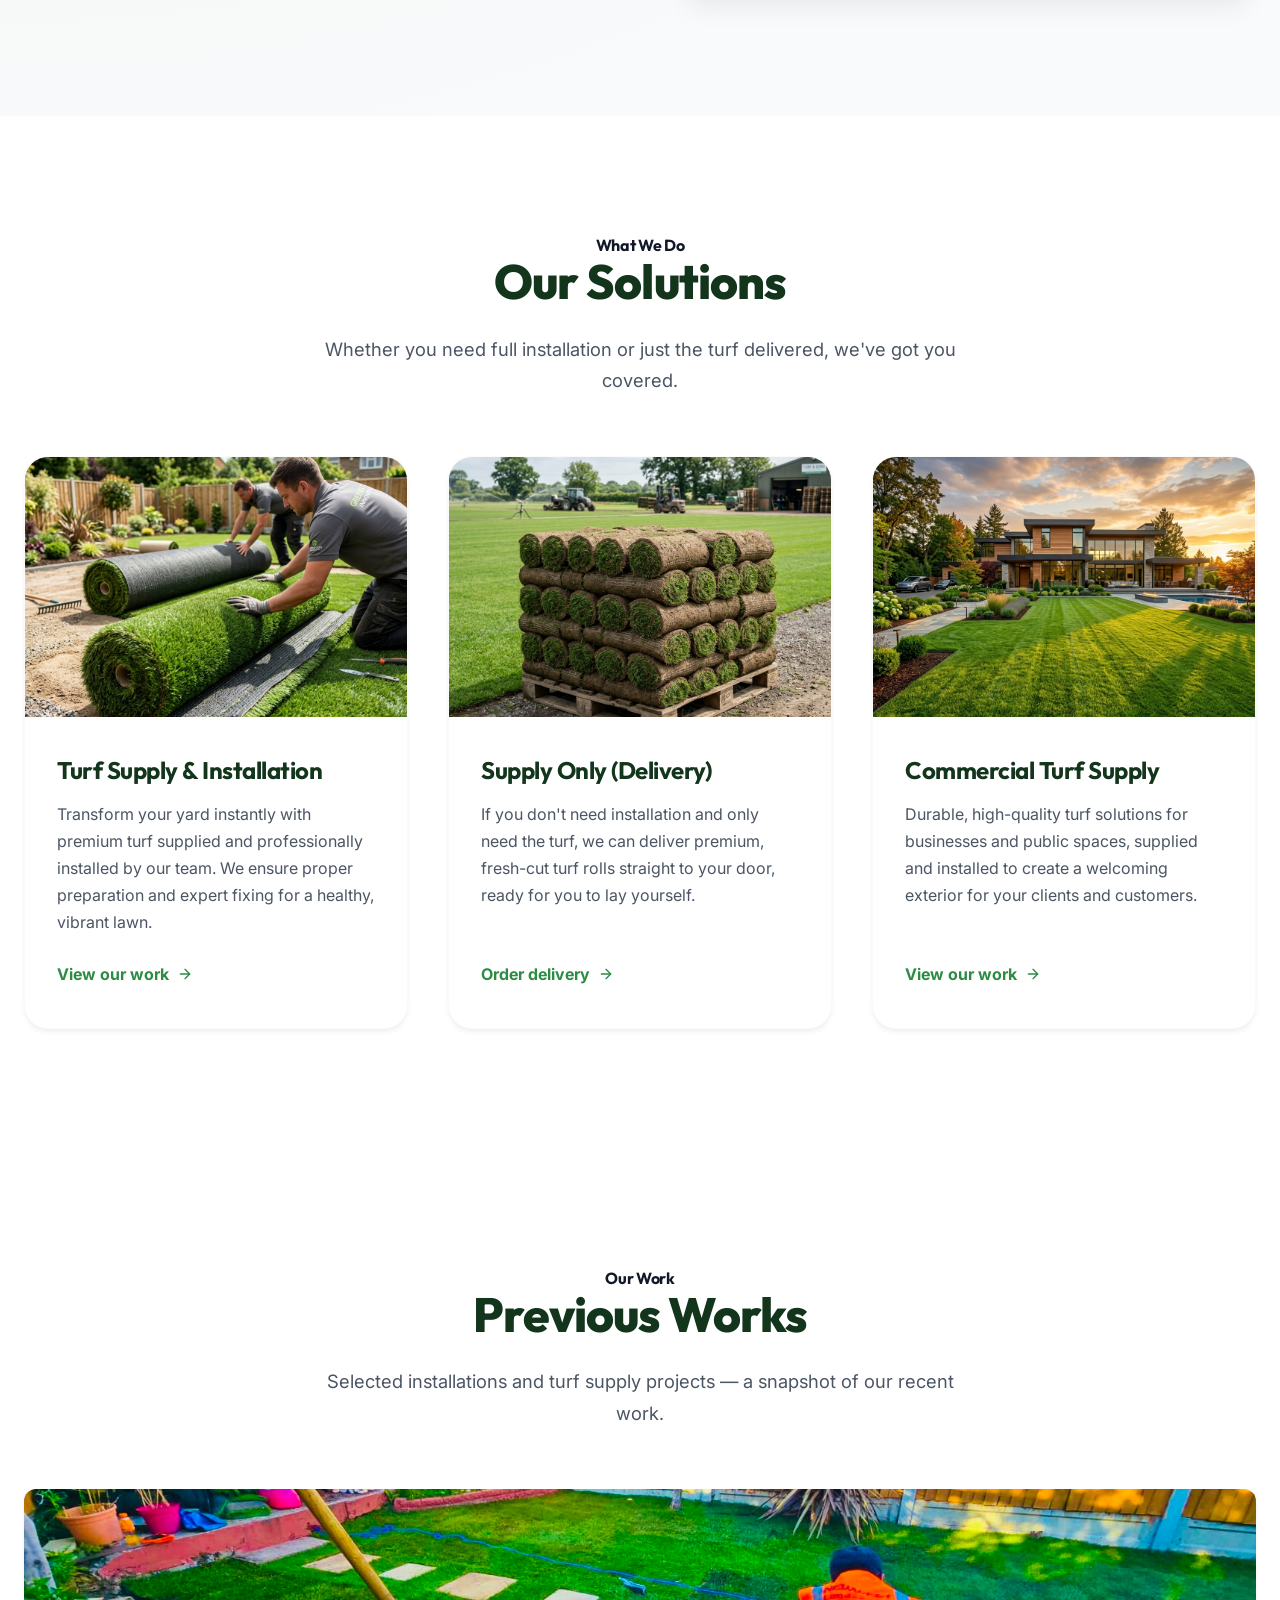
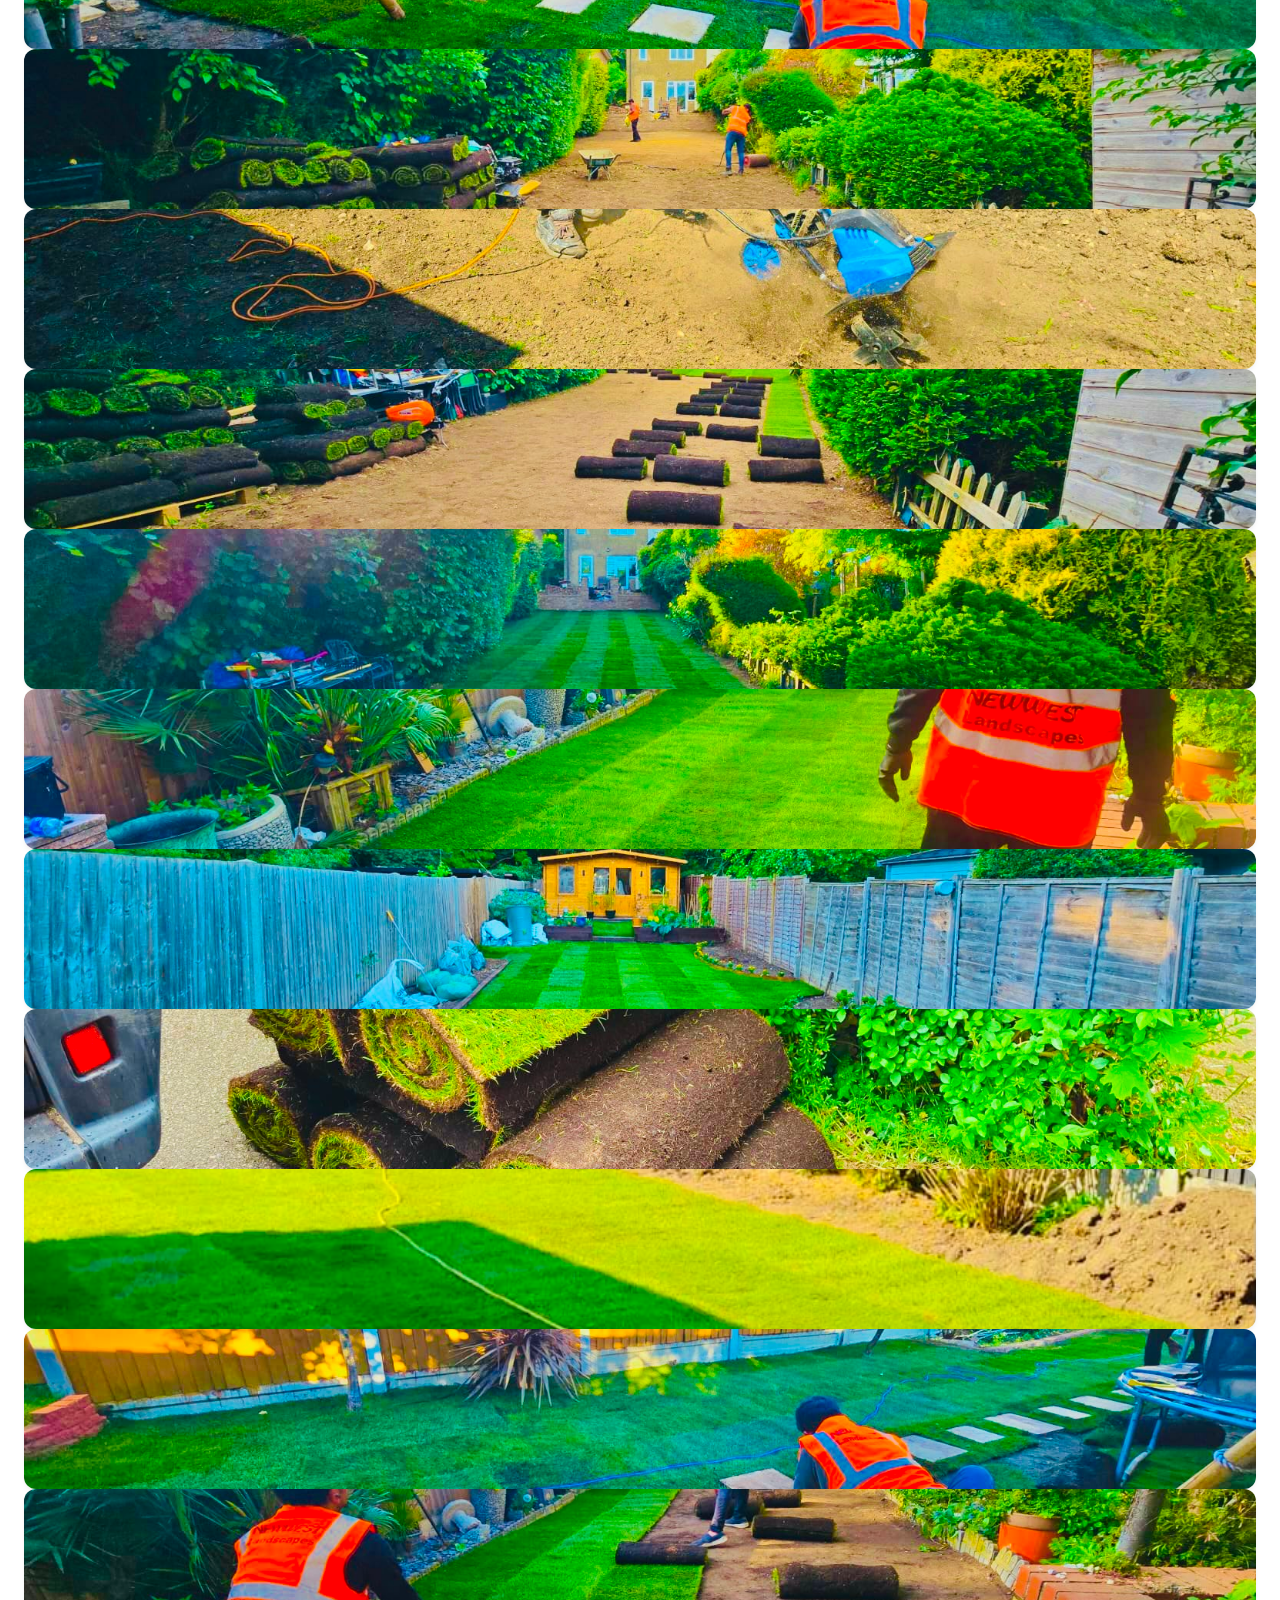
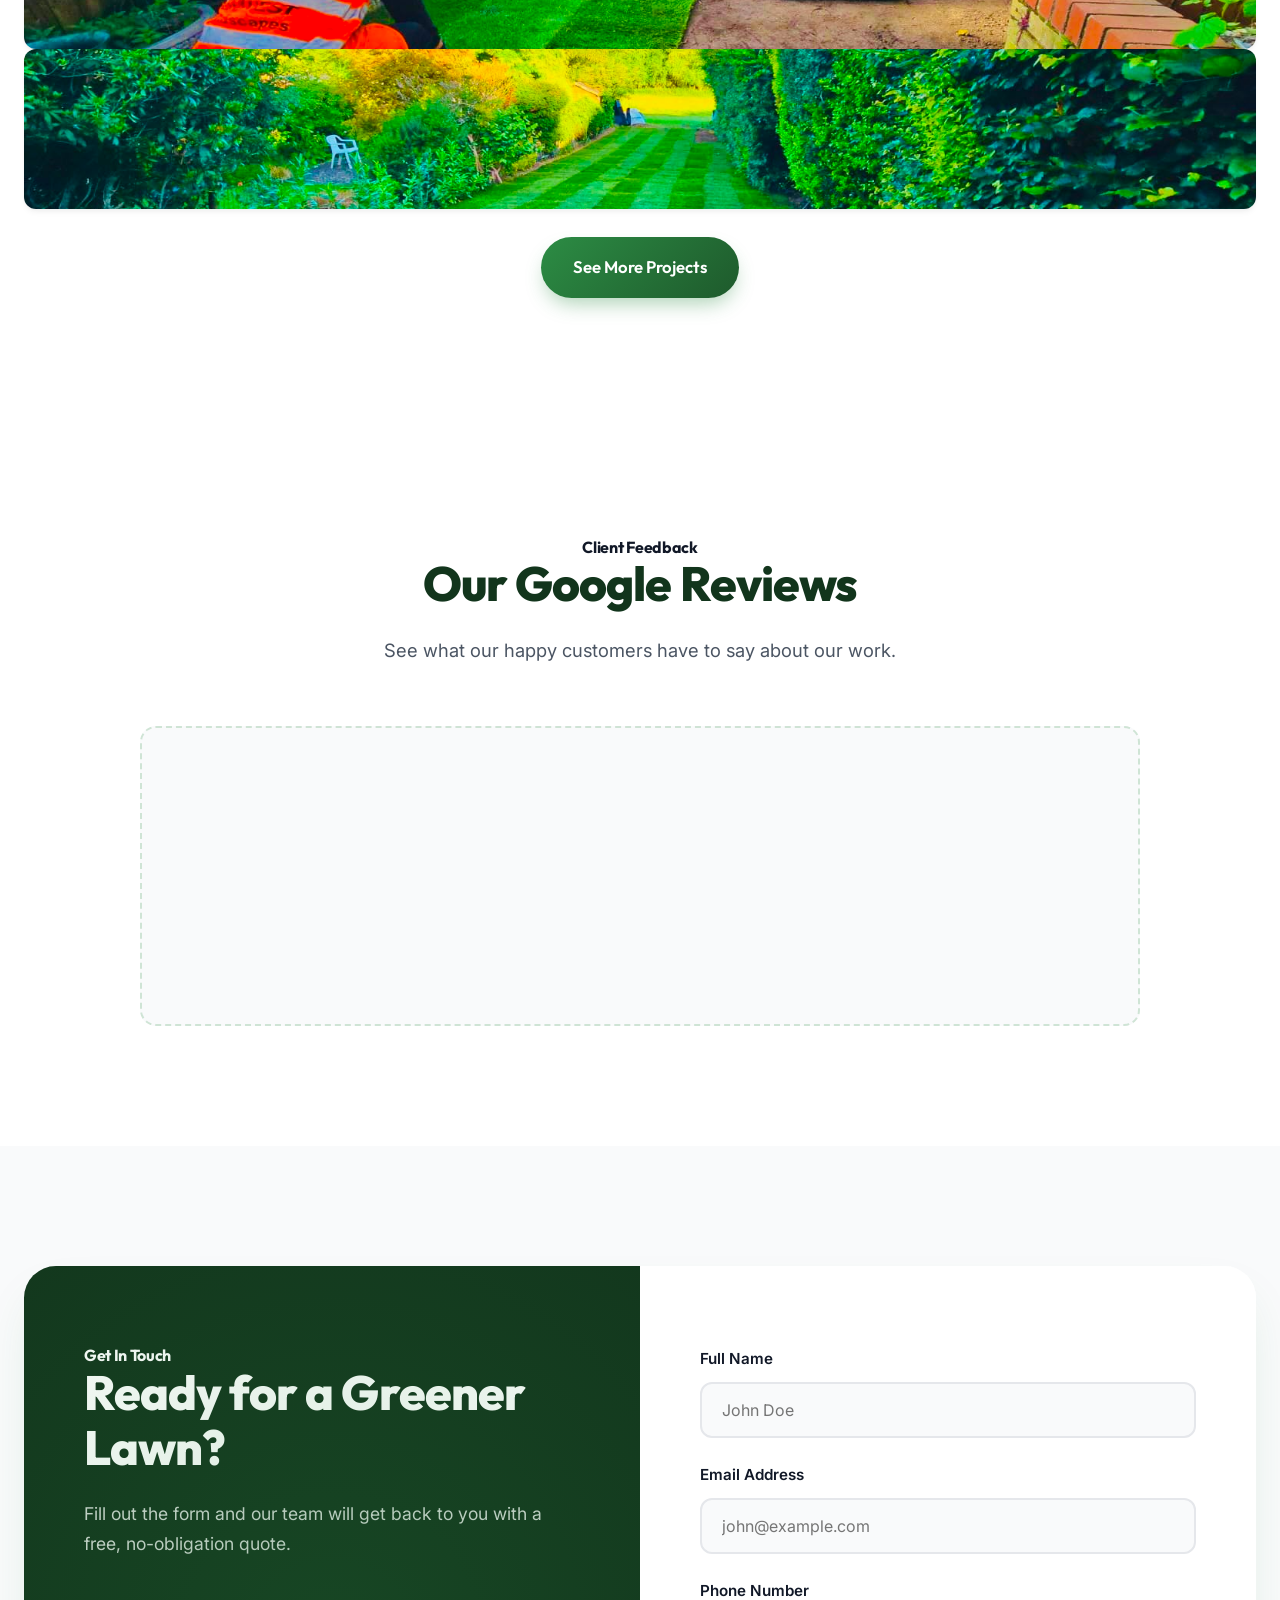
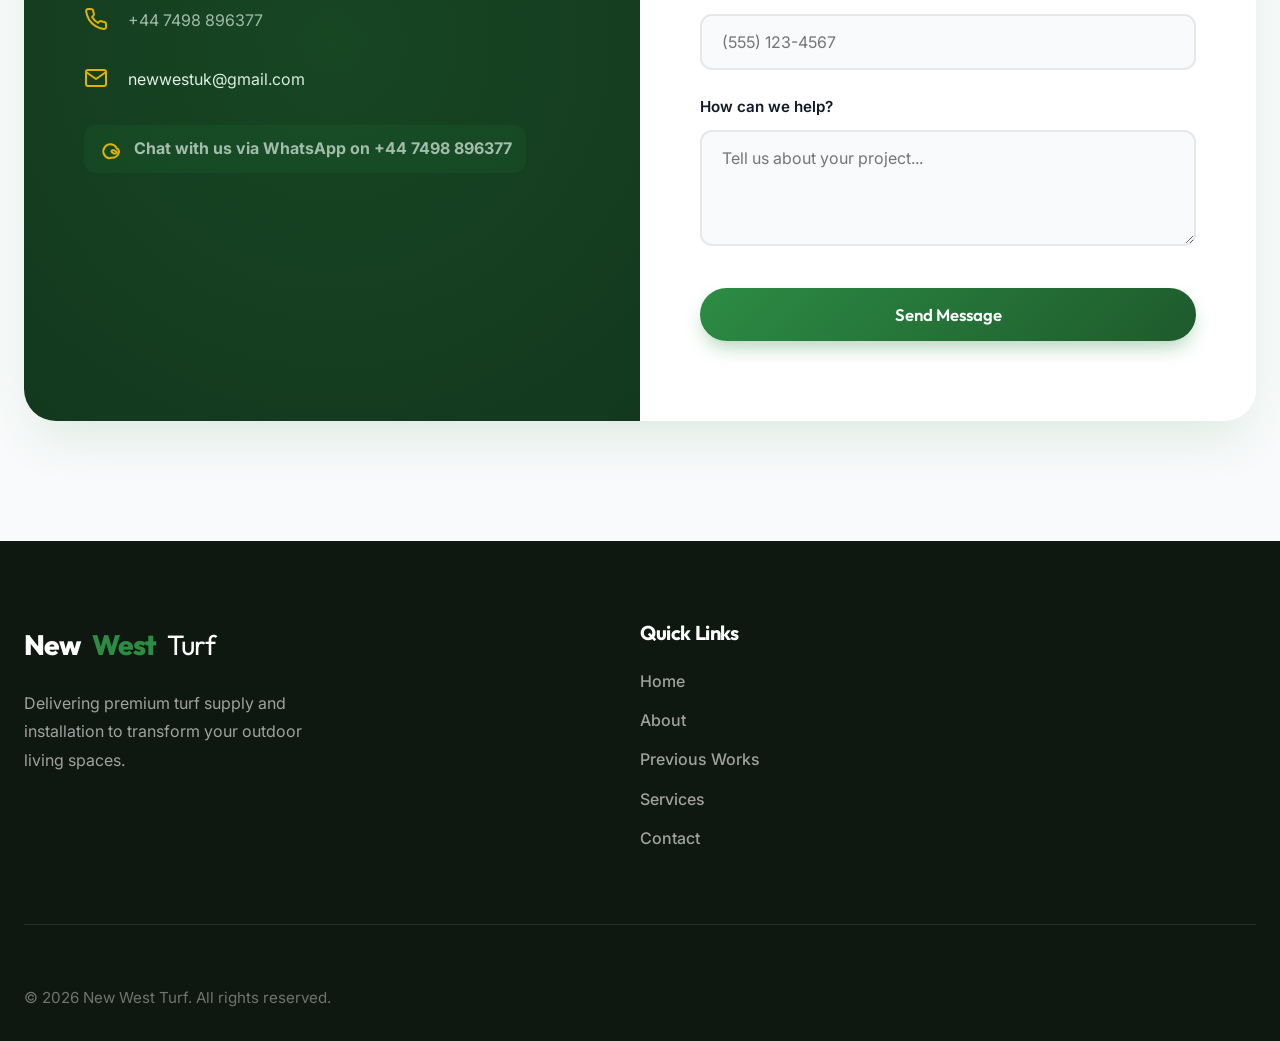
==== commit 39118191: "Updated homepage design" ====
--- a/index.html
+++ b/index.html
@@ -26,7 +26,7 @@
         </span>
       </a>
       <div class="nav-shell">
-        <button class="mobile-toggle" aria-label="Toggle navigation">
+        <button class="mobile-toggle" aria-label="Toggle navigation" aria-expanded="false" type="button">
           <span></span>
           <span></span>
           <span></span>
--- a/style.css
+++ b/style.css
@@ -53,6 +53,10 @@
   overflow-x: hidden;
   -webkit-font-smoothing: antialiased;
   -moz-osx-font-smoothing: grayscale;
+}
+
+body.menu-open {
+  overflow: hidden;
 }
 
 h1, h2, h3, h4, h5, h6 {
@@ -779,18 +783,11 @@
   overflow: hidden;
   height: 320px;
   cursor: pointer;
+  transition: opacity 0.3s ease, transform 0.3s ease;
  }
 
-.portfolio-section {
-  padding: 80px 0;
-}
-
-/* Homepage previous works preview */
-.home-works .works-grid {
-  display: grid;
-  grid-template-columns: repeat(auto-fit, minmax(160px, 1fr));
-  gap: 16px;
-  margin-top: 20px;
+ .portfolio-item.is-hidden {
+  display: none;
 }
 
 .home-works .work-item {
@@ -820,7 +817,12 @@
   width: 100%;
   height: 100%;
   object-fit: cover;
-  transition: transform 0.6s ease;
+  background: linear-gradient(135deg, #eef4ee 0%, #dceadc 100%);
+  transition: transform 0.6s ease, filter 0.3s ease;
+}
+
+.portfolio-item img:not([src]) {
+  filter: blur(8px);
 }
 
 .portfolio-overlay {
@@ -865,6 +867,19 @@
 /* Force-hide portfolio overlays so gallery shows images only */
 .portfolio-overlay {
   display: none !important;
+}
+
+.load-more-btn {
+  display: inline-flex;
+  margin-top: 16px;
+}
+
+body.menu-open::before {
+  content: '';
+  position: fixed;
+  inset: 0;
+  background: rgba(3, 10, 6, 0.45);
+  z-index: 999;
 }
 
 
@@ -1013,32 +1028,44 @@
   .nav-links {
     position: fixed;
     top: 0;
-    right: -100%;
-    width: 300px;
+    right: 0;
+    width: min(85vw, 320px);
+    max-width: 320px;
     height: 100vh;
     background: #fff;
     flex-direction: column;
     justify-content: center;
-    box-shadow: -10px 0 30px rgba(0,0,0,0.1);
-    transition: 0.5s cubic-bezier(0.16, 1, 0.3, 1);
-    padding: 30px;
-    gap: 20px;
+    align-items: flex-start;
+    box-shadow: -10px 0 30px rgba(0,0,0,0.15);
+    transition: transform 0.4s cubic-bezier(0.16, 1, 0.3, 1), opacity 0.4s ease, visibility 0.4s ease;
+    padding: 32px 24px;
+    gap: 18px;
     border-radius: 24px 0 0 24px;
+    transform: translateX(100%);
+    opacity: 0;
+    visibility: hidden;
+    pointer-events: none;
+    z-index: 1000;
   }
   
   .nav-links.active {
-    right: 0;
+    transform: translateX(0);
+    opacity: 1;
+    visibility: visible;
+    pointer-events: auto;
   }
   
   .nav-links a {
     color: var(--text-main);
-    font-size: 1.3rem;
+    font-size: 1.2rem;
     width: 100%;
+    padding: 10px 0;
   }
   
   .nav-btn {
     text-align: center;
     margin-top: 10px;
+    width: 100%;
   }
   
   .mobile-toggle.active span:nth-child(1) {
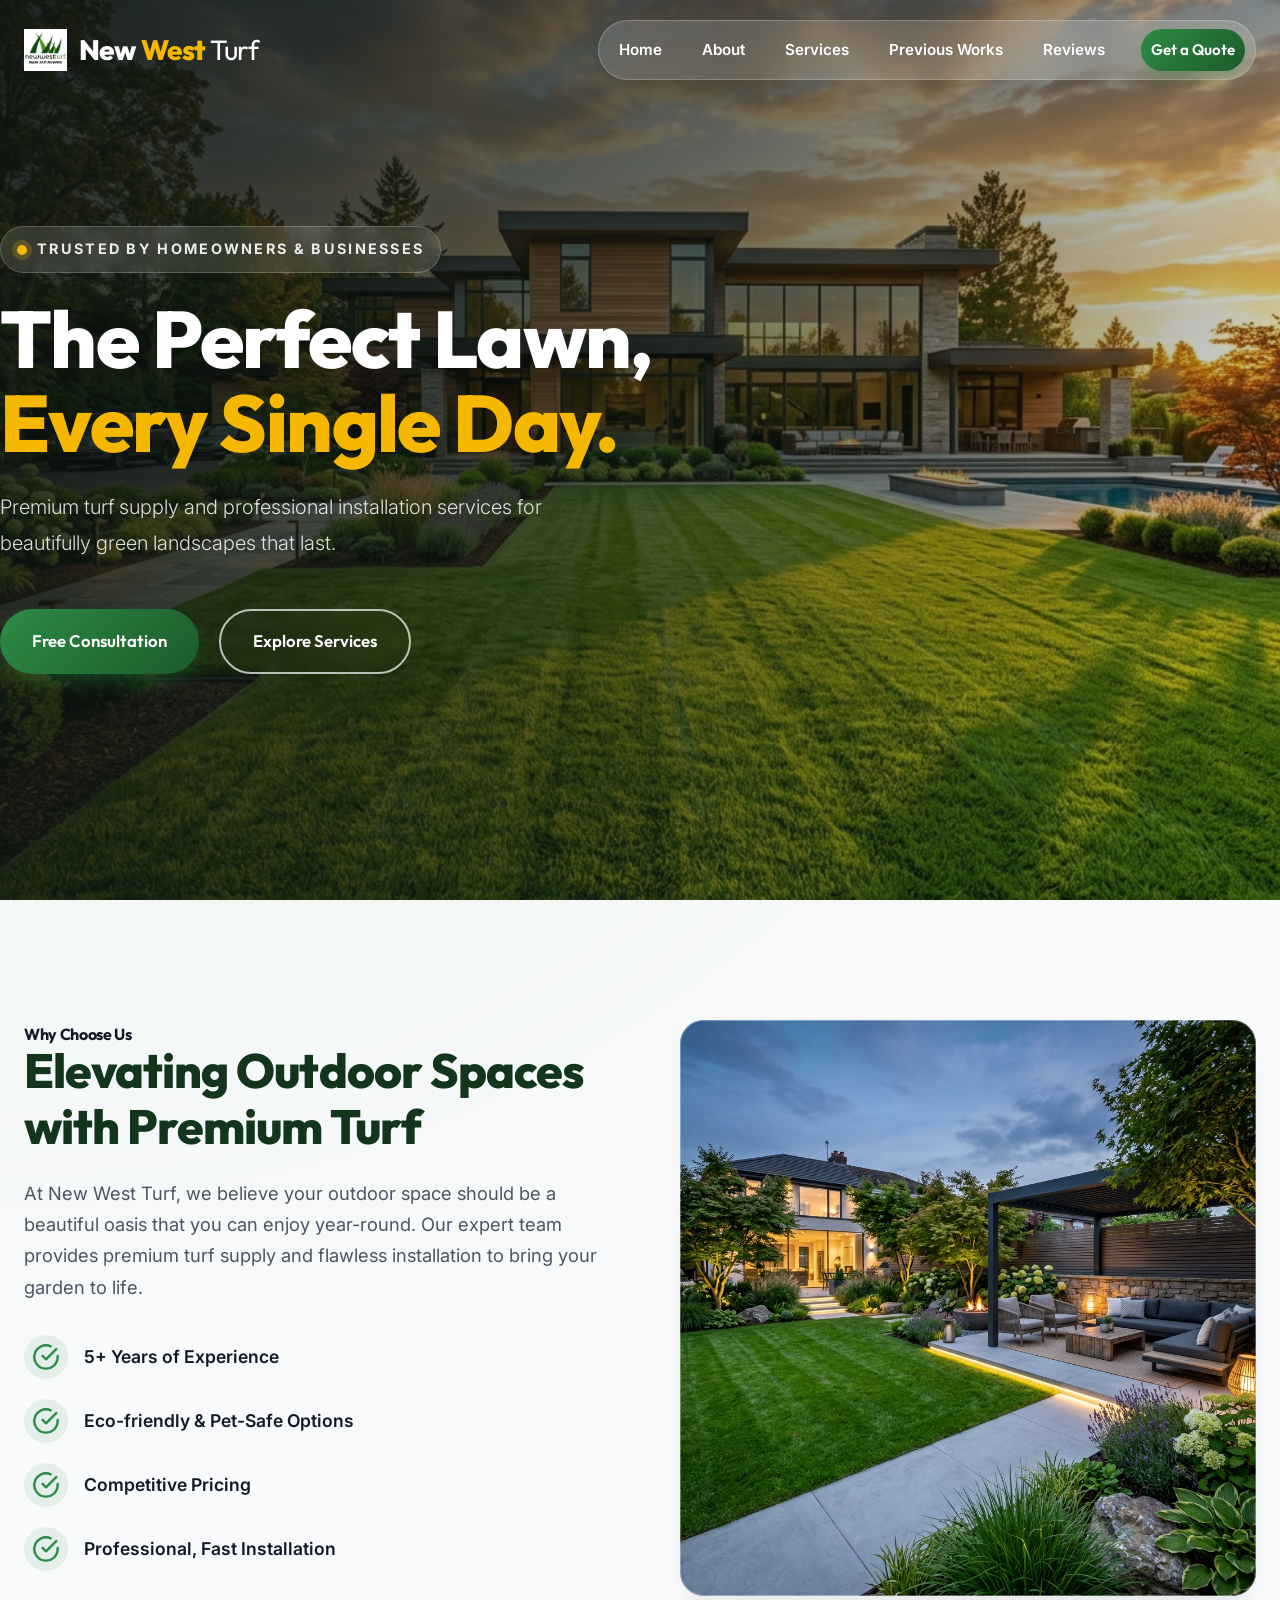
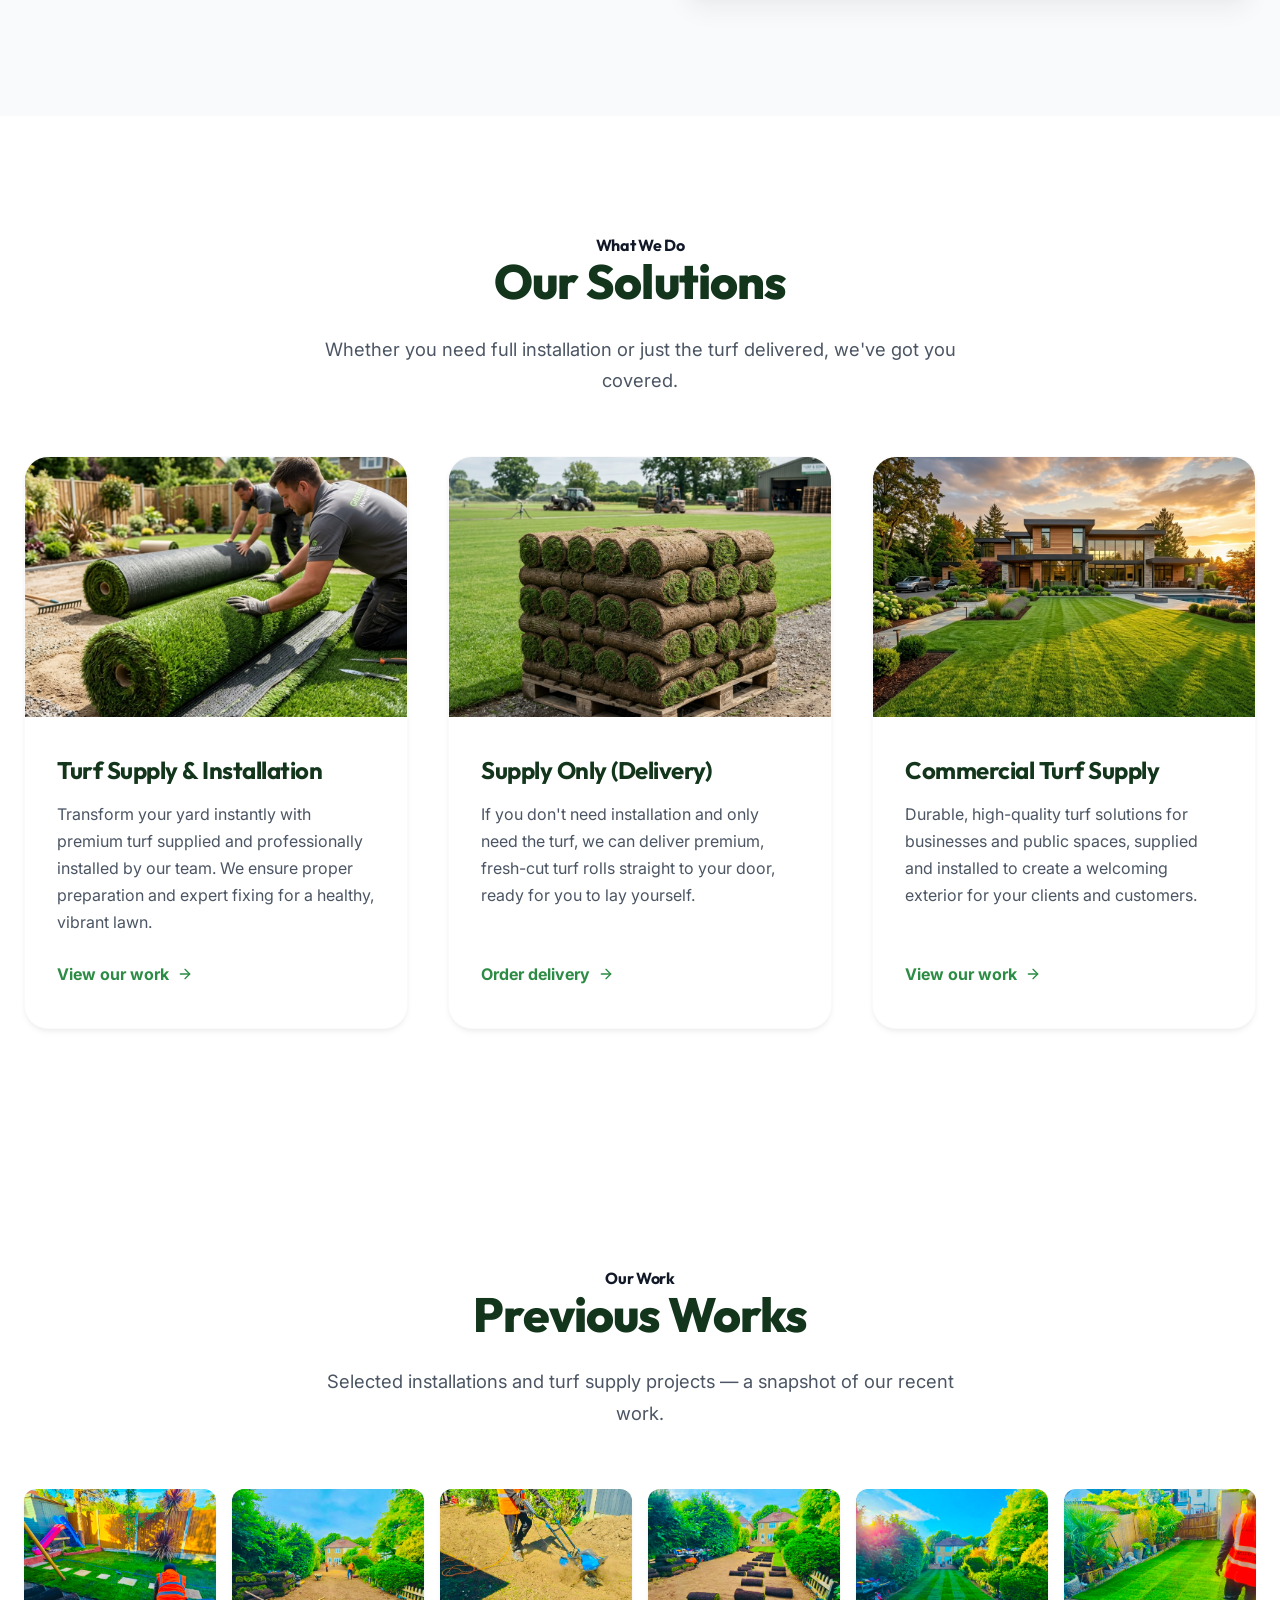
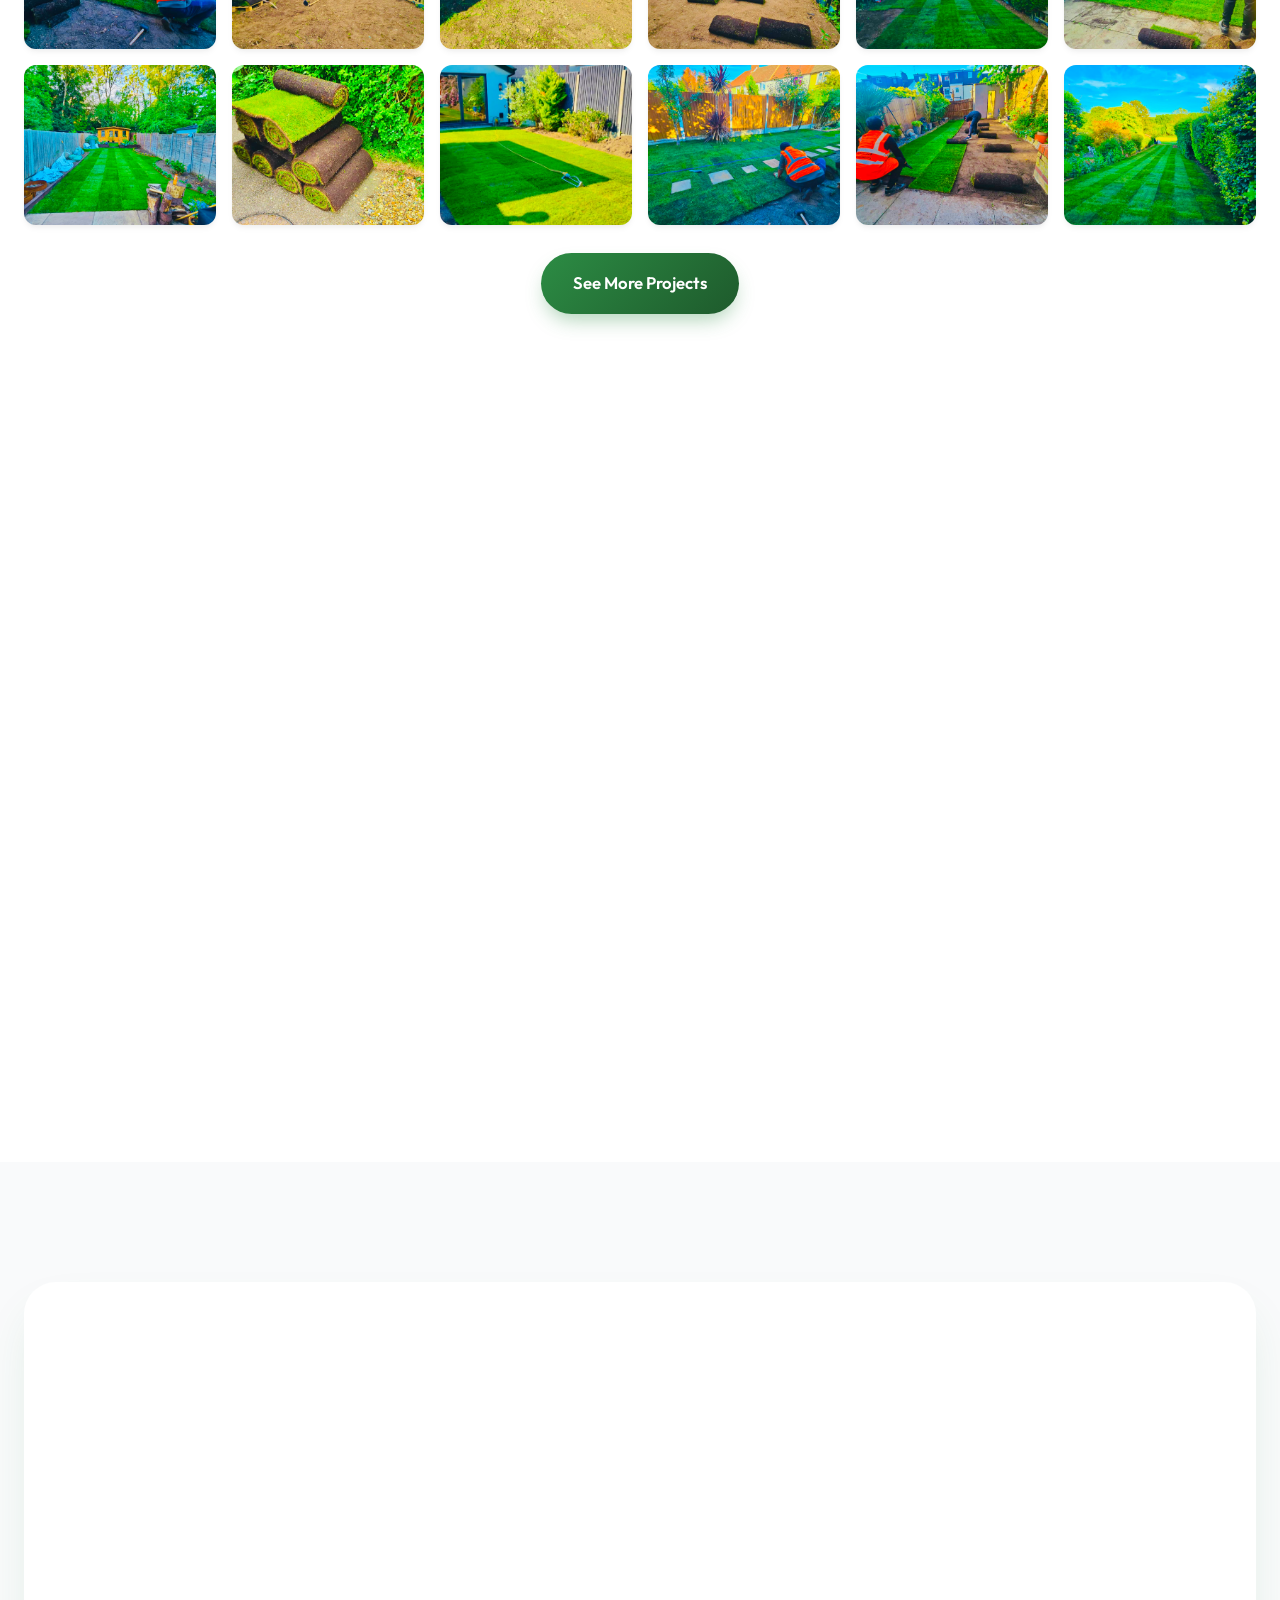
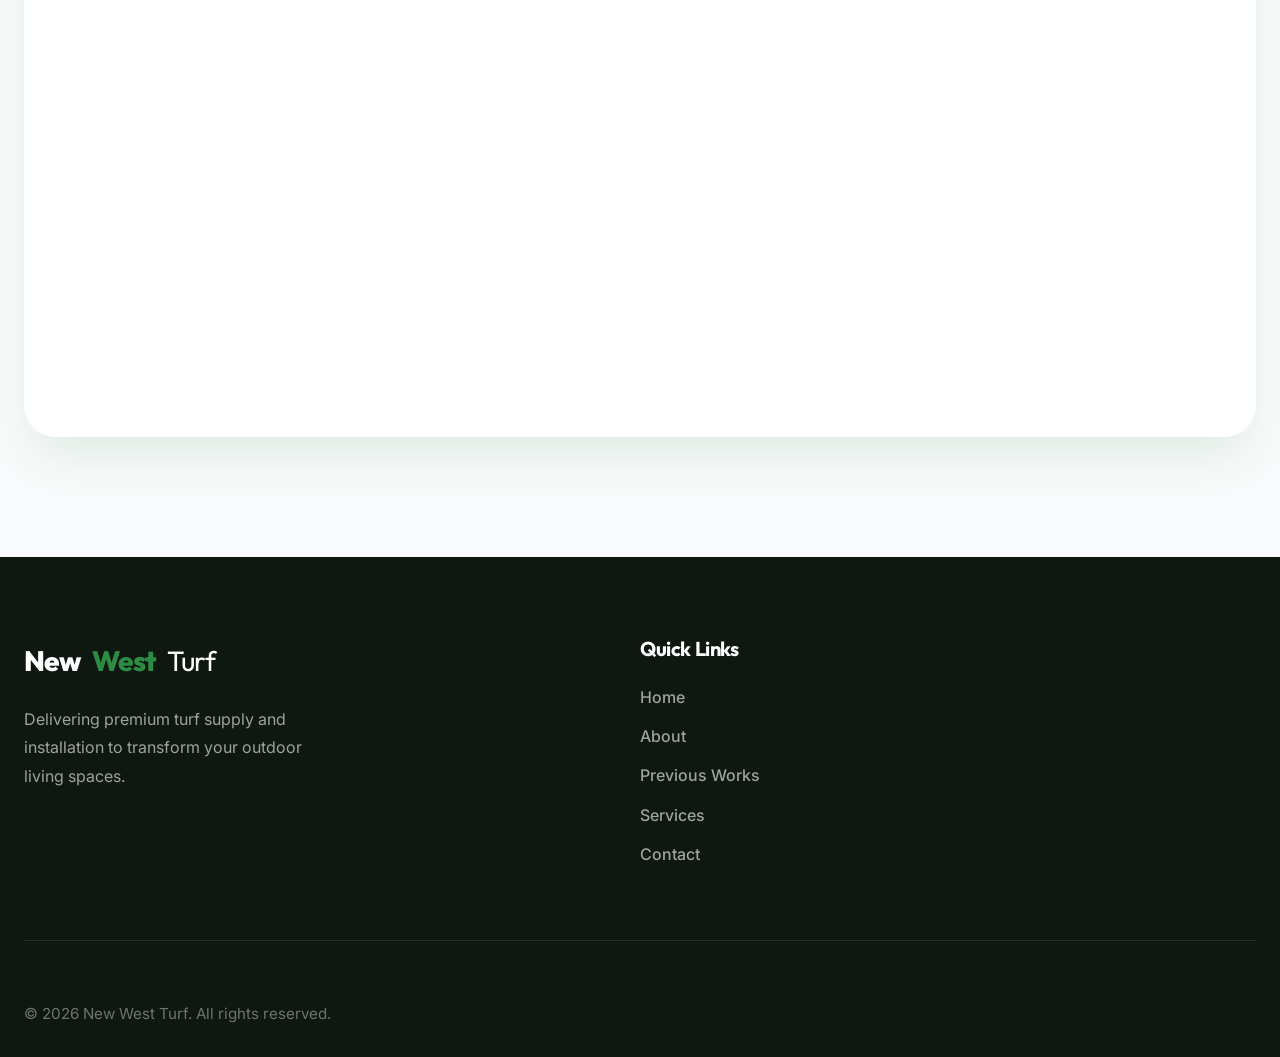
==== commit 6316f14c: "Updated homepage design" ====
--- a/index.html
+++ b/index.html
@@ -7,6 +7,8 @@
   <title>New West Turf | Premium Turf Supply & Installation</title>
   <meta name="description"
     content="Professional turf supply and installation for residential and commercial spaces. Upgrade your lawn today with New West Turf.">
+    <!-- Website Tab Icon -->
+  <link rel="icon" type="image/png" href="images/logo.jpg">
   <link rel="preconnect" href="https://fonts.googleapis.com">
   <link rel="preconnect" href="https://fonts.gstatic.com" crossorigin>
   <link
--- a/style.css
+++ b/style.css
@@ -772,22 +772,24 @@
    =============== */
  .portfolio-grid {
   display: grid;
-  grid-template-columns: repeat(auto-fill, minmax(320px, 1fr));
-  gap: 24px;
+  grid-template-columns: repeat(auto-fit, minmax(220px, 1fr));
+  gap: 20px;
   margin-top: 24px;
  }
-
+ 
  .portfolio-item {
   position: relative;
   border-radius: var(--border-radius);
   overflow: hidden;
-  height: 320px;
-  cursor: pointer;
-  transition: opacity 0.3s ease, transform 0.3s ease;
+  height: 240px;
+  min-height: 220px;
  }
 
- .portfolio-item.is-hidden {
-  display: none;
+.home-works .works-grid {
+  display: grid;
+  grid-template-columns: repeat(6, minmax(0, 1fr));
+  gap: 16px;
+  margin-top: 20px;
 }
 
 .home-works .work-item {
@@ -795,6 +797,7 @@
   overflow: hidden;
   border-radius: 12px;
   box-shadow: var(--shadow-sm);
+  background: #f3f6f3;
 }
 
 .home-works .work-item img {
@@ -809,14 +812,31 @@
   transform: scale(1.06);
 }
 
+@media (max-width: 1024px) {
+  .home-works .works-grid {
+    grid-template-columns: repeat(4, minmax(0, 1fr));
+  }
+}
+
 @media (max-width: 768px) {
+  .home-works .works-grid {
+    grid-template-columns: repeat(3, minmax(0, 1fr));
+  }
+
   .home-works .work-item { height: 120px; }
+}
+
+@media (max-width: 480px) {
+  .home-works .works-grid {
+    grid-template-columns: repeat(2, minmax(0, 1fr));
+  }
 }
 
 .portfolio-item img {
   width: 100%;
   height: 100%;
   object-fit: cover;
+  display: block;
   background: linear-gradient(135deg, #eef4ee 0%, #dceadc 100%);
   transition: transform 0.6s ease, filter 0.3s ease;
 }
@@ -867,11 +887,6 @@
 /* Force-hide portfolio overlays so gallery shows images only */
 .portfolio-overlay {
   display: none !important;
-}
-
-.load-more-btn {
-  display: inline-flex;
-  margin-top: 16px;
 }
 
 body.menu-open::before {
@@ -1094,9 +1109,21 @@
   }
 }
 
+@media (max-width: 768px) {
+  .portfolio-grid {
+    grid-template-columns: repeat(2, minmax(0, 1fr));
+    gap: 14px;
+  }
+
+  .portfolio-item {
+    height: 180px;
+    min-height: 180px;
+  }
+}
+
 @media (max-width: 480px) {
   .hero-cta { flex-direction: column; }
   .contact-info, .contact-form-container { padding: 40px 24px; }
   .hero h1 { font-size: 2.5rem; }
-  .portfolio-grid { grid-template-columns: 1fr; }
-}
+  .portfolio-grid { grid-template-columns: repeat(2, minmax(0, 1fr)); }
+}
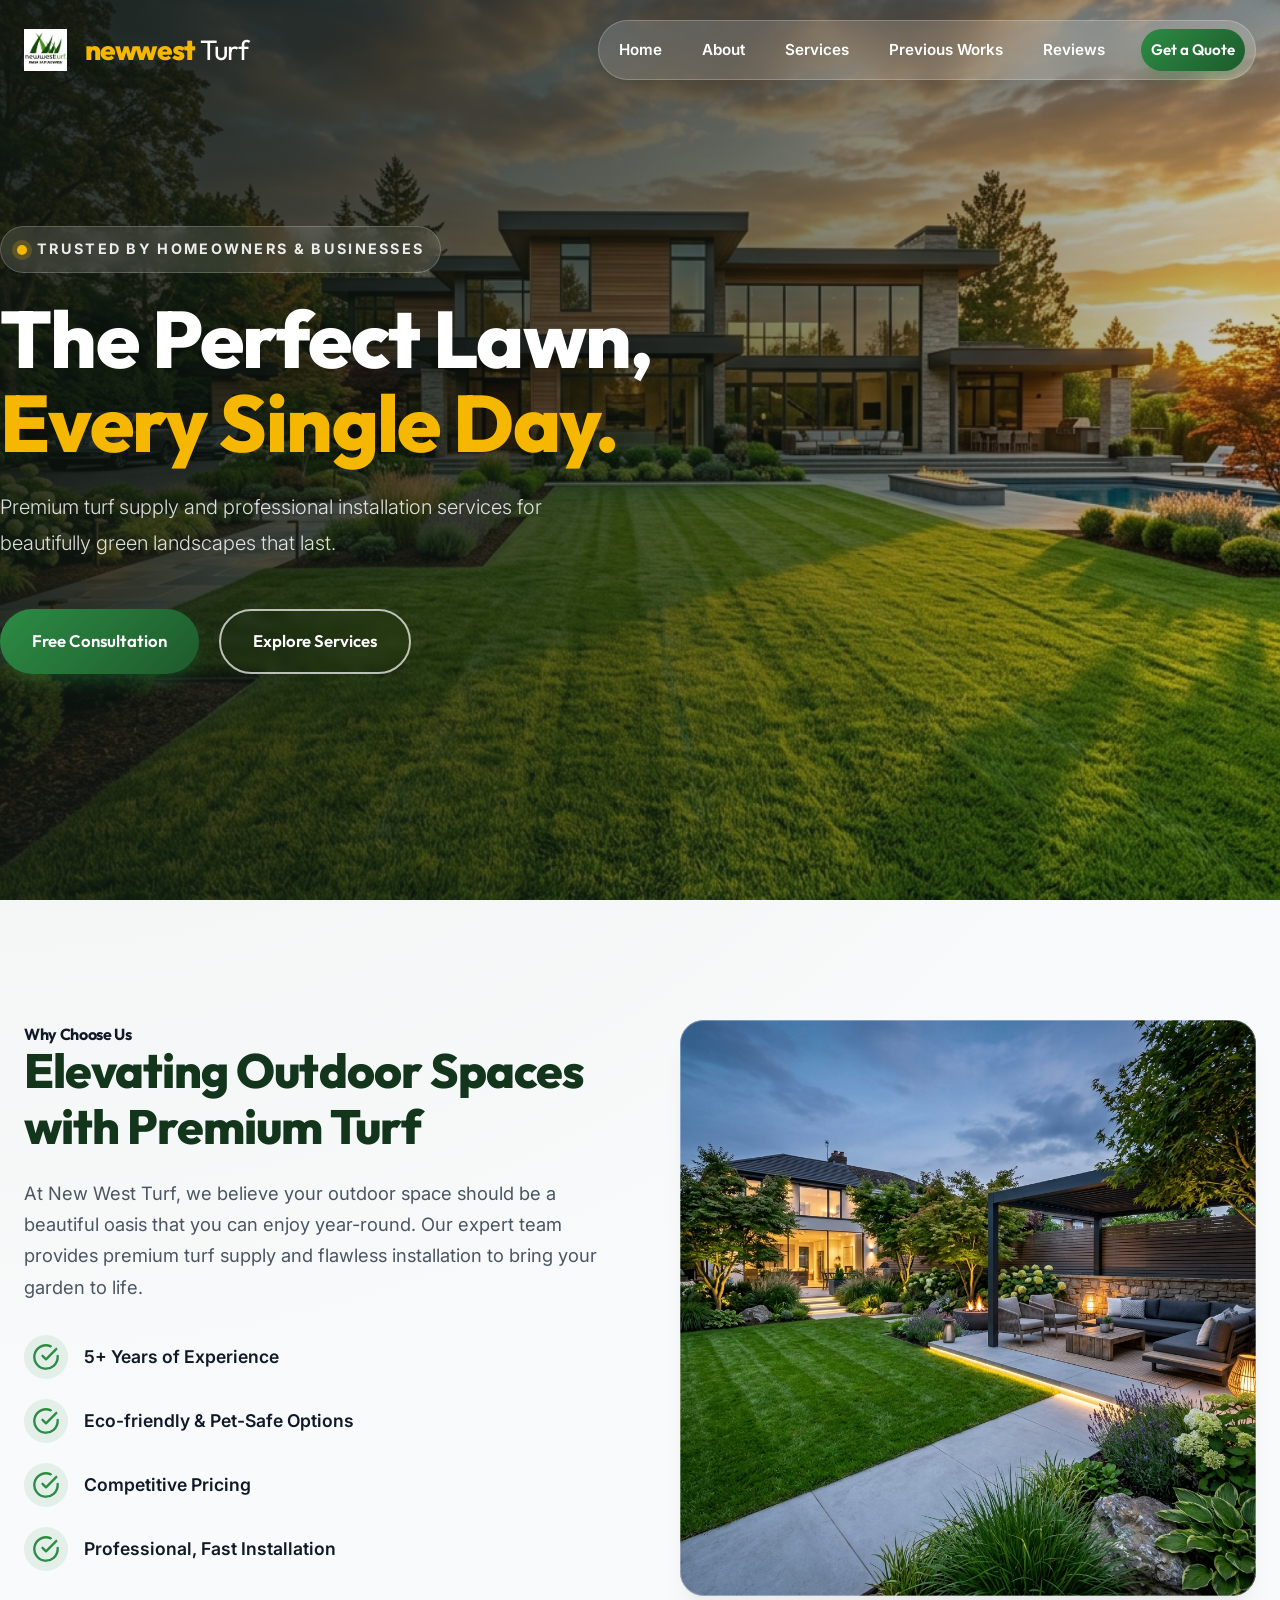
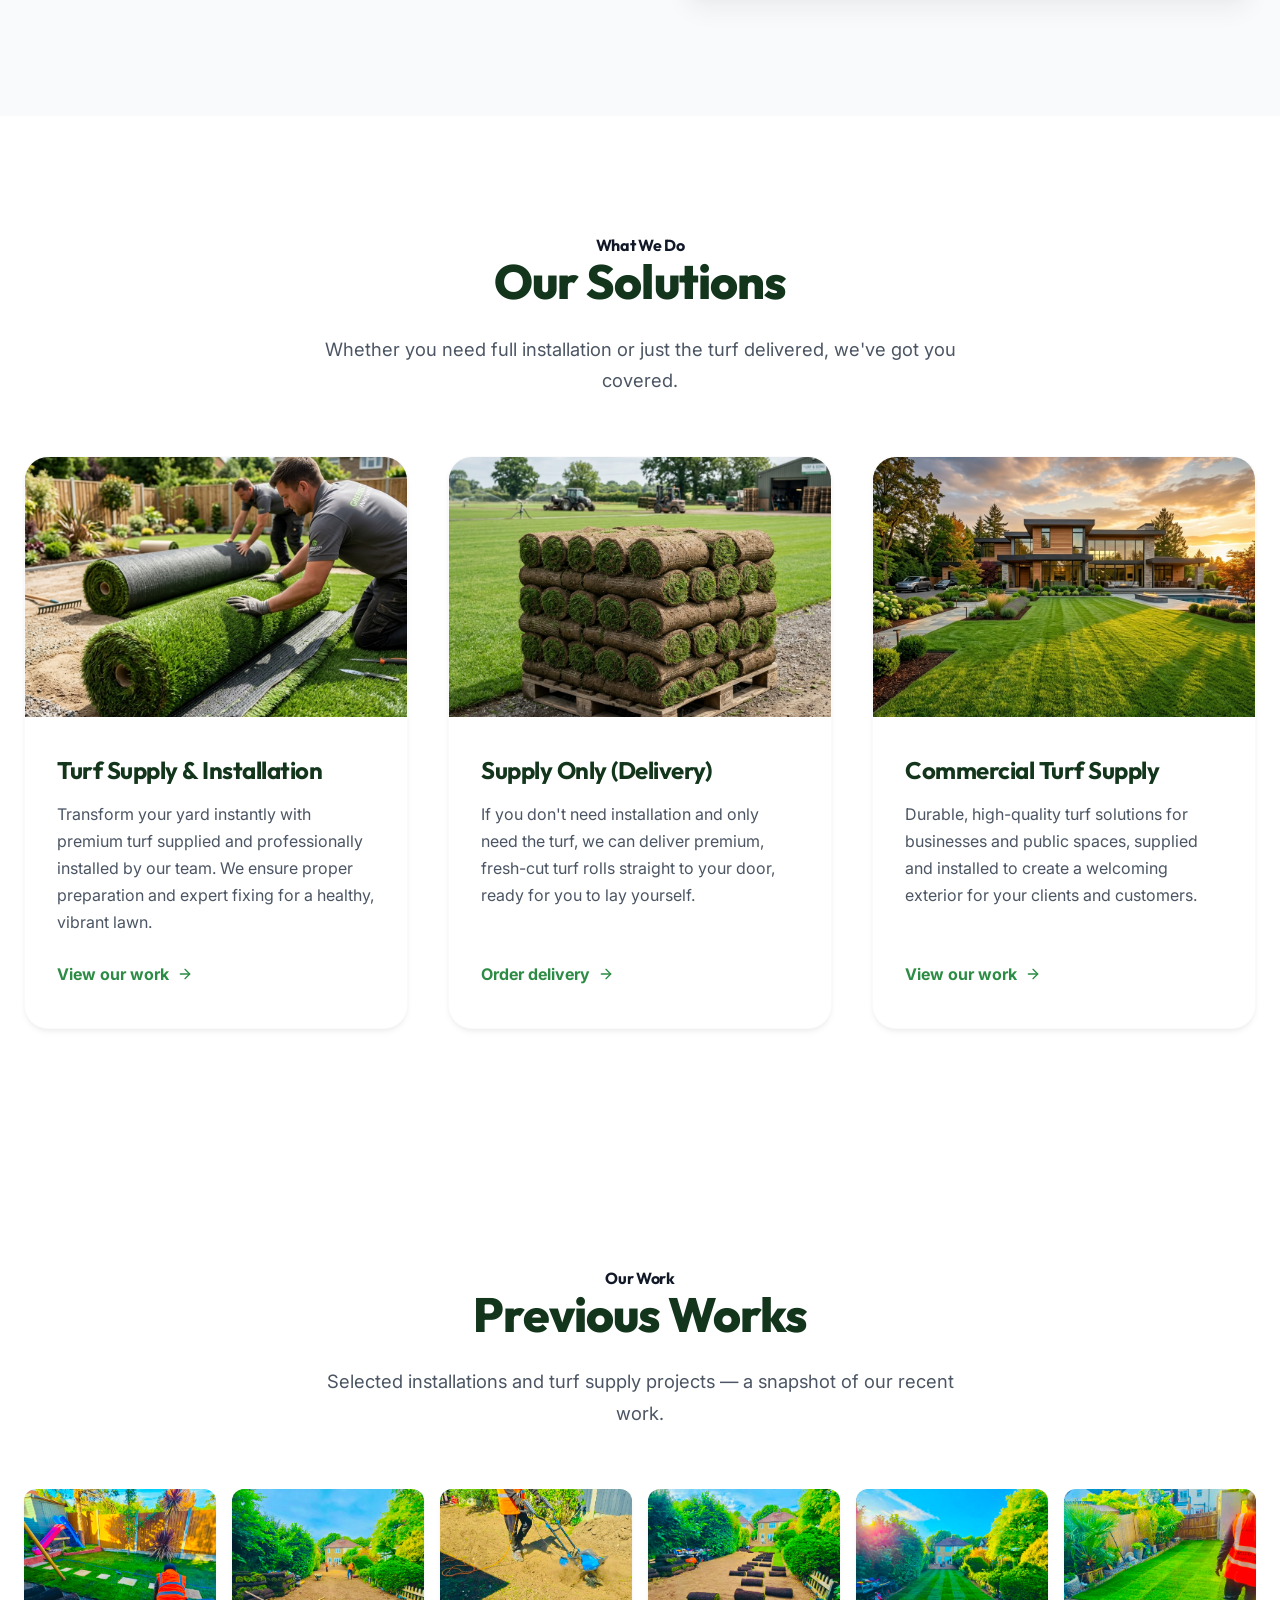
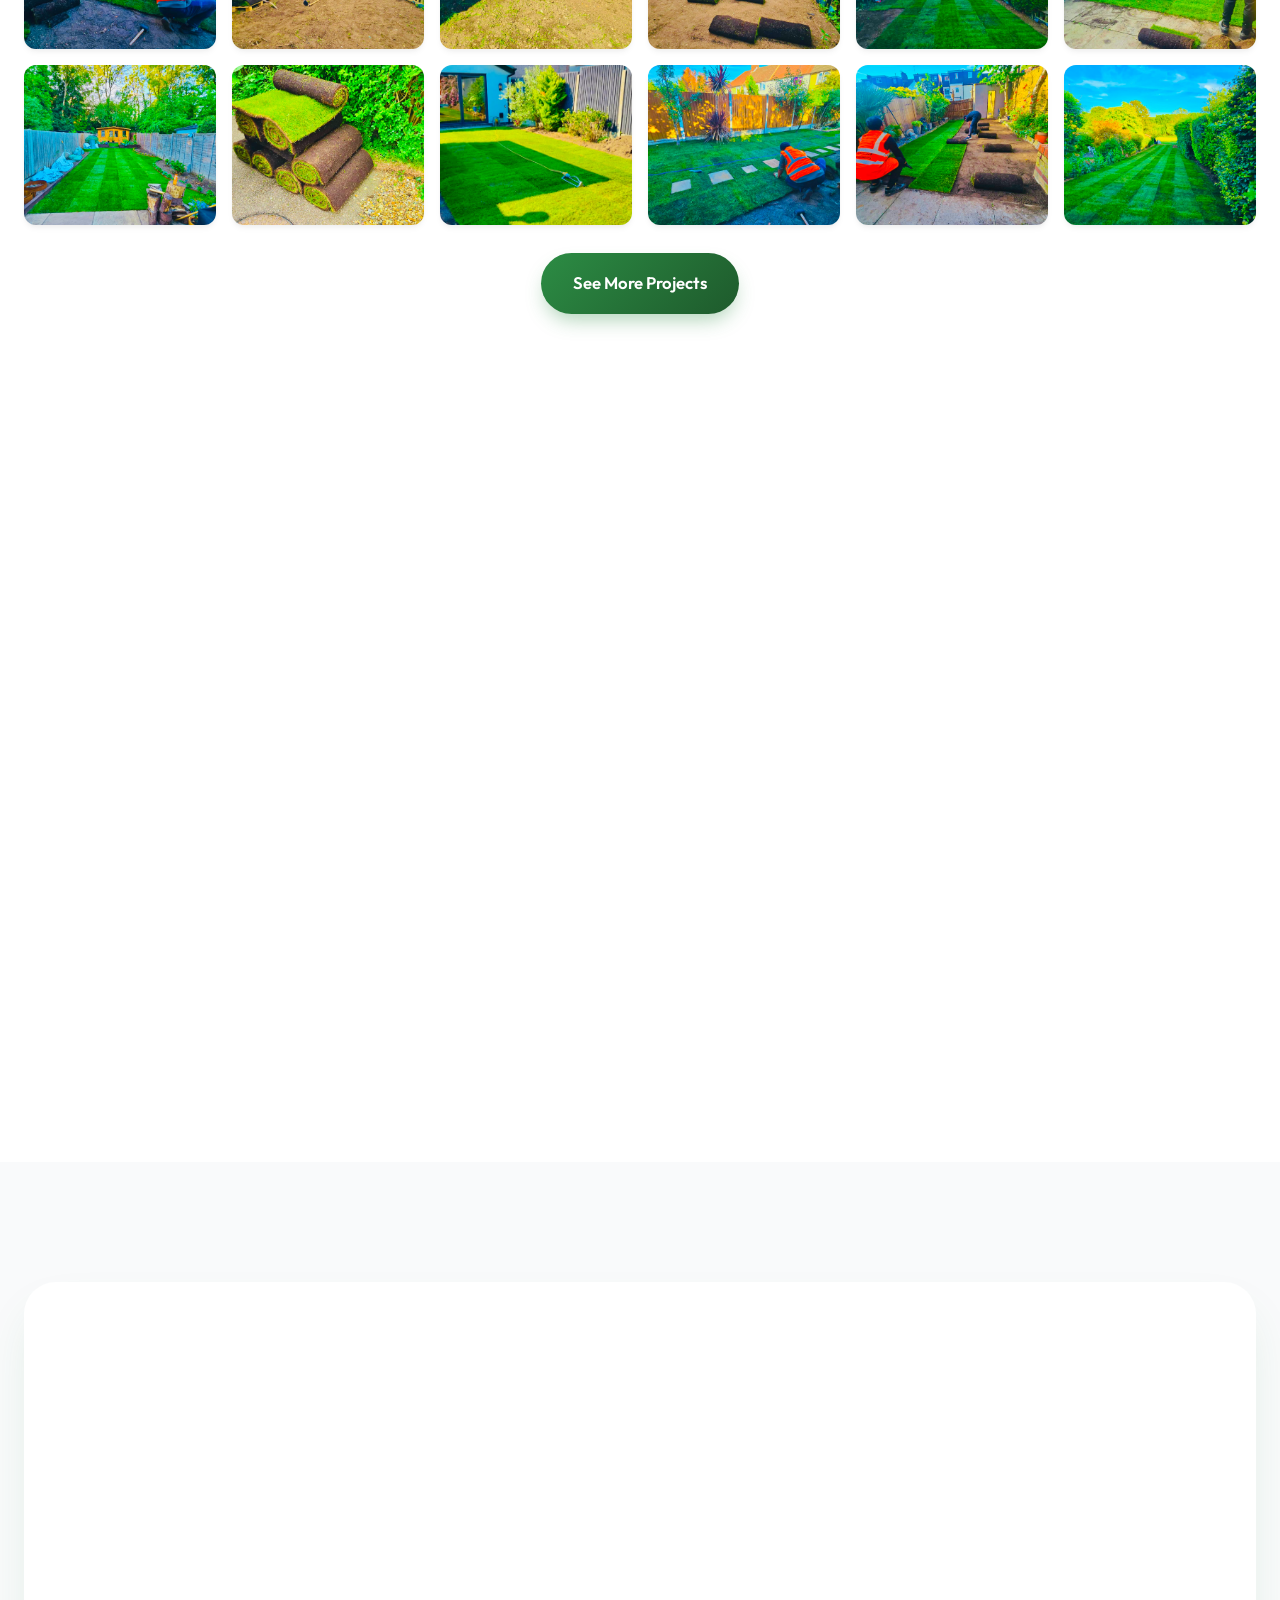
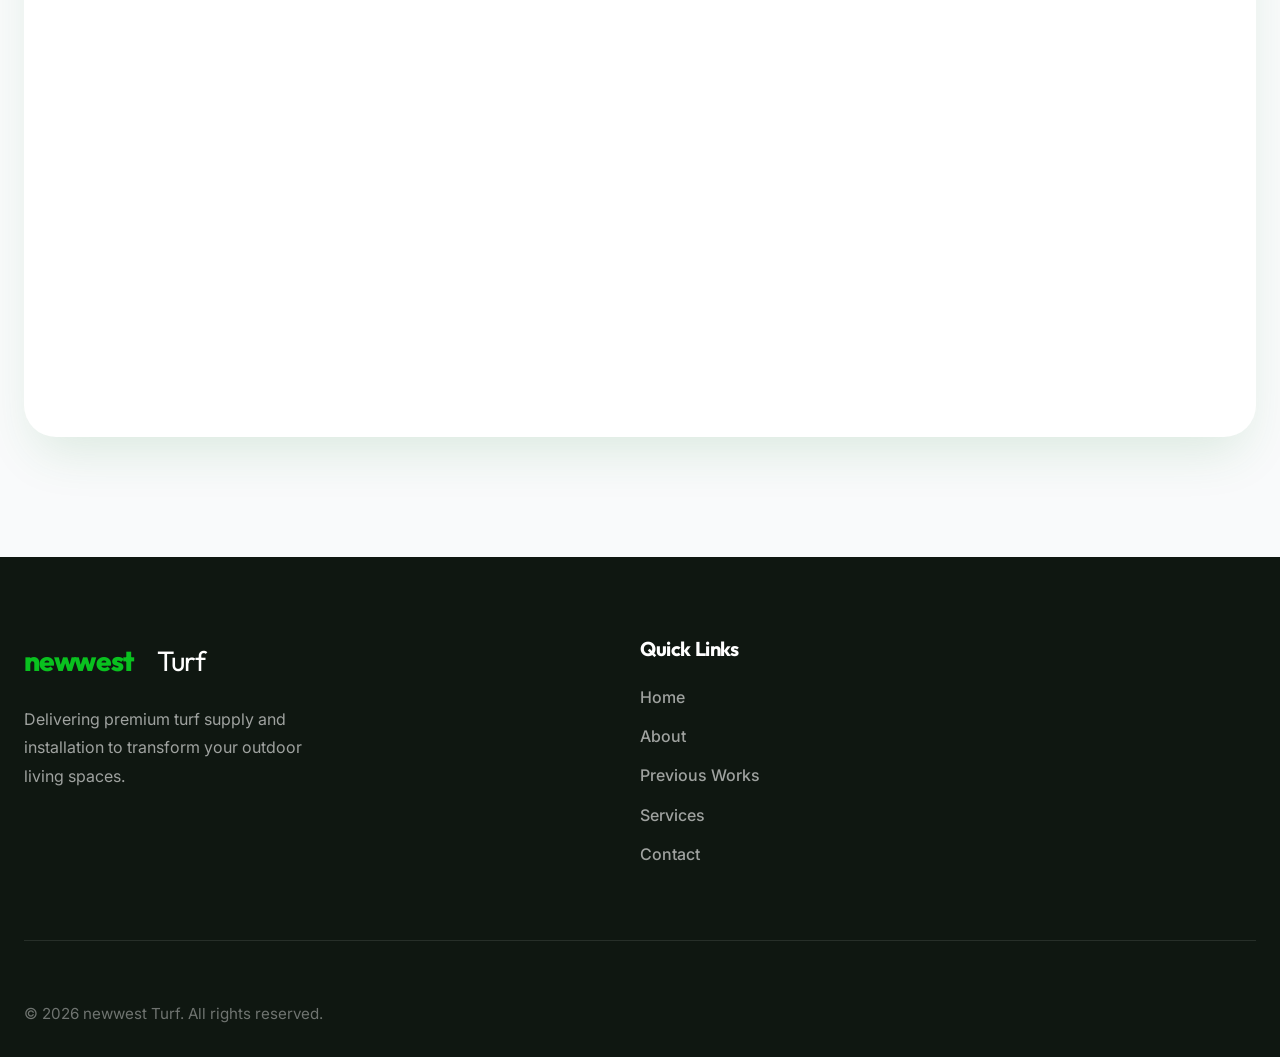
==== commit 57232c2d: "newwest" ====
--- a/index.html
+++ b/index.html
@@ -4,7 +4,7 @@
 <head>
   <meta charset="UTF-8">
   <meta name="viewport" content="width=device-width, initial-scale=1.0">
-  <title>New West Turf | Premium Turf Supply & Installation</title>
+  <title>newwest Turf | Premium Turf Supply & Installation</title>
   <meta name="description"
     content="Professional turf supply and installation for residential and commercial spaces. Upgrade your lawn today with New West Turf.">
     <!-- Website Tab Icon -->
@@ -24,7 +24,7 @@
       <a href="#" class="logo">
         <img src="images/logo.jpg" alt="New West Turf logo" class="logo-image">
         <span class="logo-text">
-          <span class="logo-new">New</span><span class="logo-west">West</span><span class="logo-turf">Turf</span>
+          <span class="logo-new"></span><span class="logo-west">newwest</span><span class="logo-turf">Turf</span>
         </span>
       </a>
       <div class="nav-shell">
@@ -304,8 +304,8 @@
       <div class="footer-content">
         <div class="footer-brand">
           <a href="#" class="logo">
-            <span class="logo-new" style="color: white;">New</span><span class="logo-west"
-              style="color: var(--primary-light);">West</span><span class="logo-turf" style="color: white;">Turf</span>
+            <span class="logo-new" style="color: rgb(9, 193, 31);">newwest</span><span class="logo-west"
+              style="color: var(--primary-light);"></span><span class="logo-turf" style="color: white;">Turf</span>
           </a>
           <p>Delivering premium turf supply and installation to transform your outdoor living spaces.</p>
         </div>
@@ -319,7 +319,7 @@
         </div>
       </div>
       <div class="footer-bottom">
-        <p>&copy; 2026 New West Turf. All rights reserved.</p>
+        <p>&copy; 2026 newwest Turf. All rights reserved.</p>
       </div>
     </div>
   </footer>
